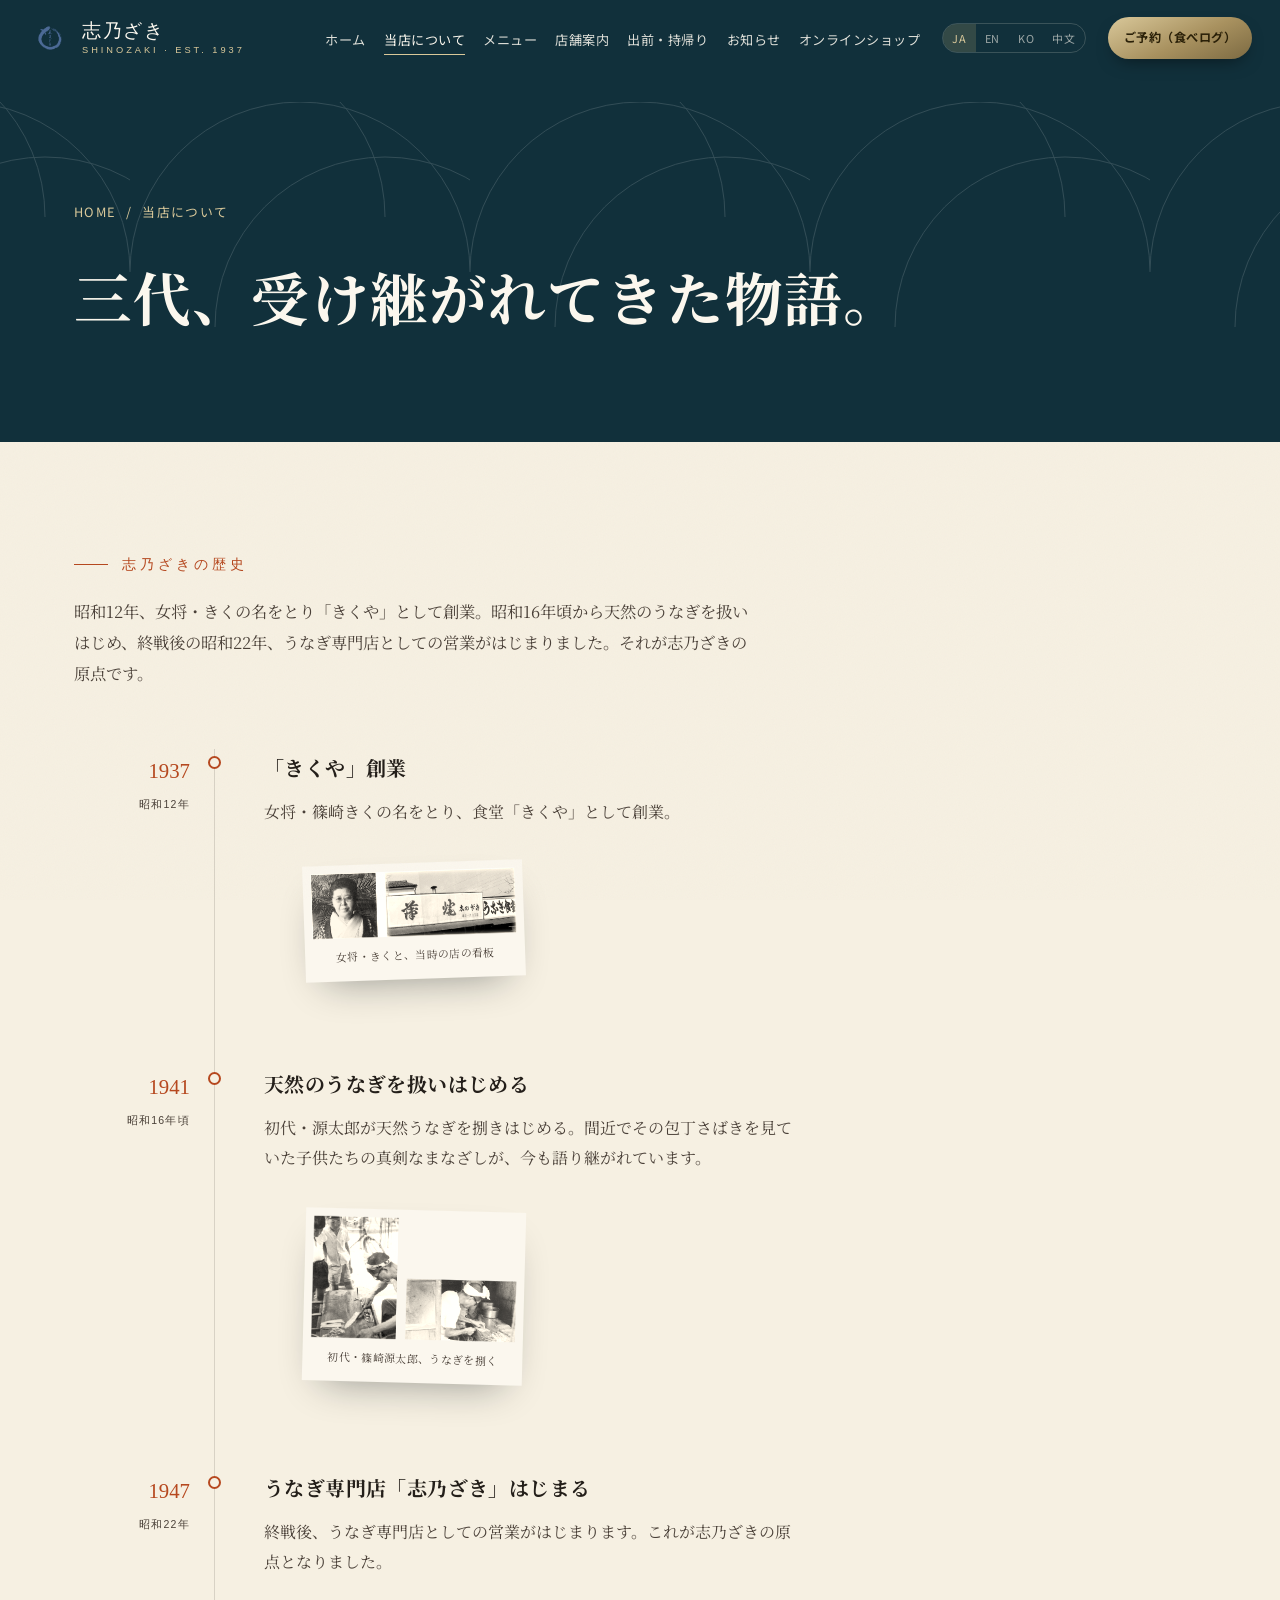
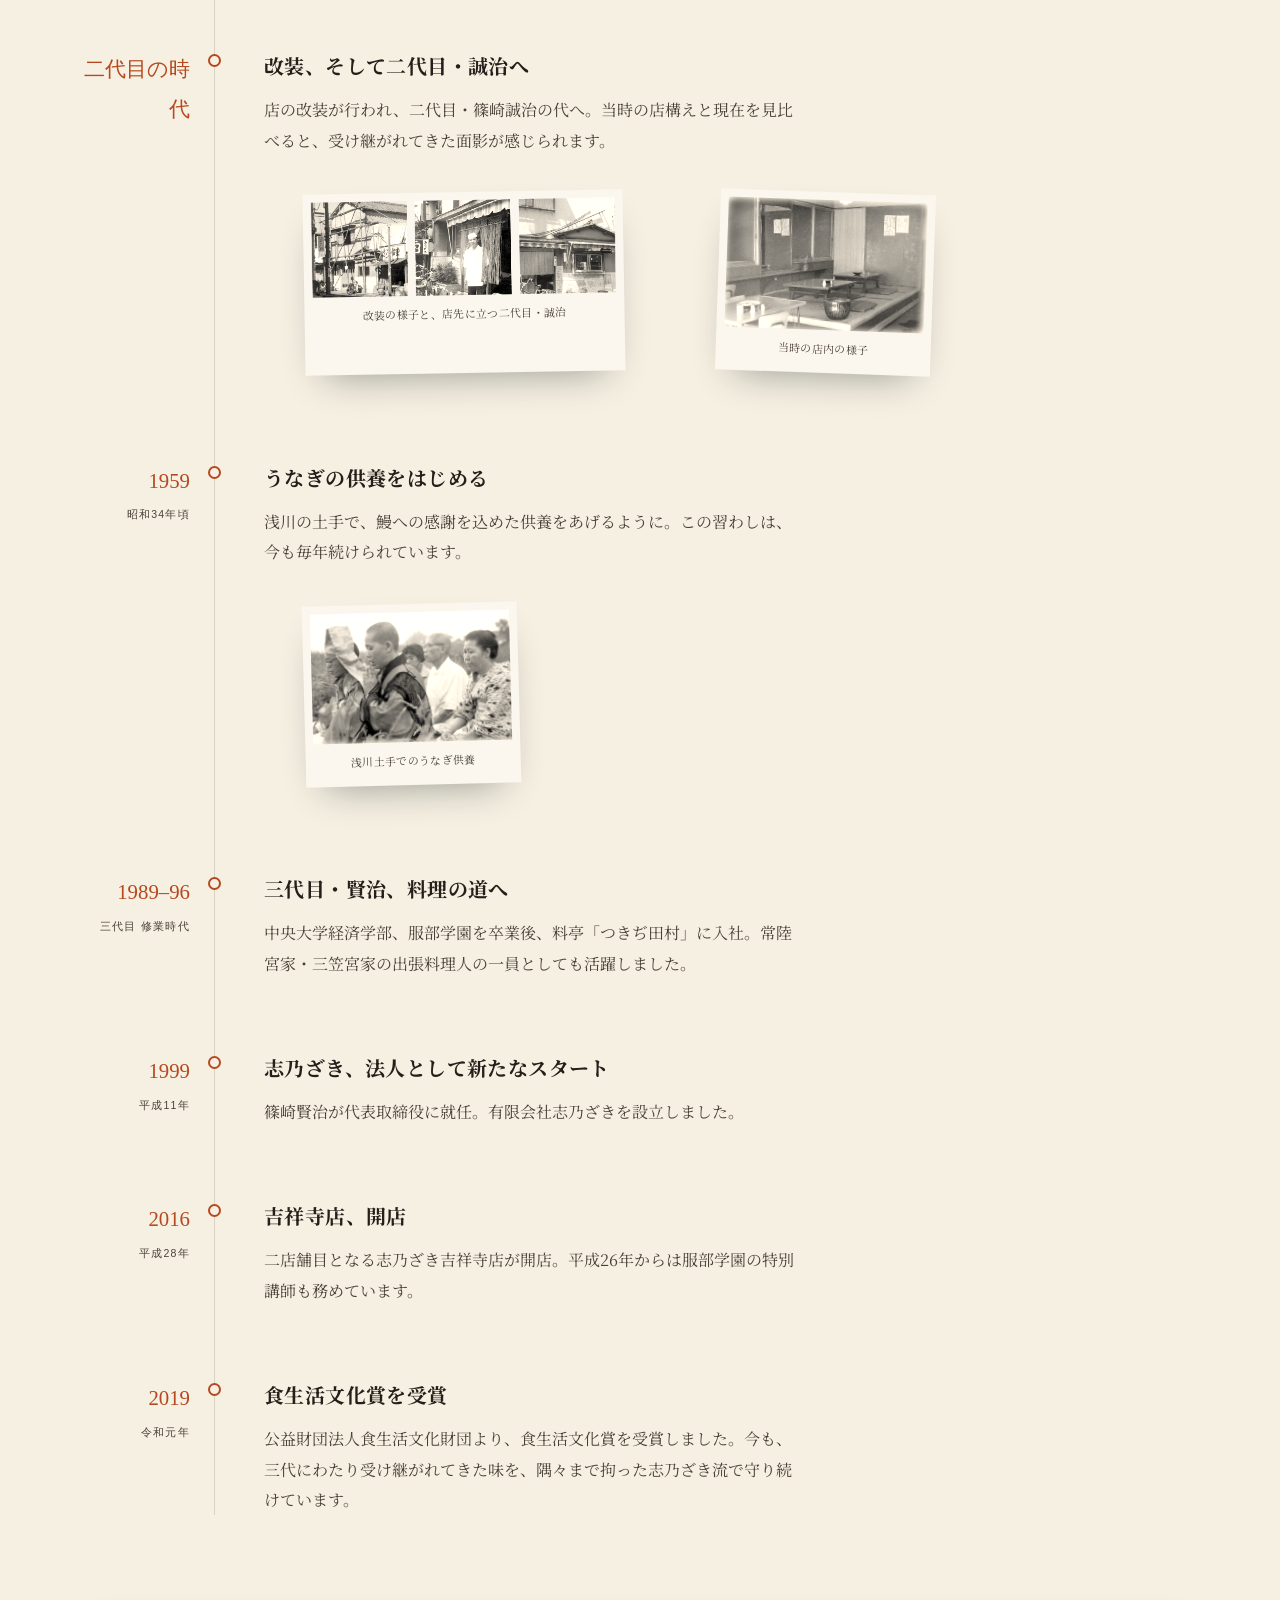
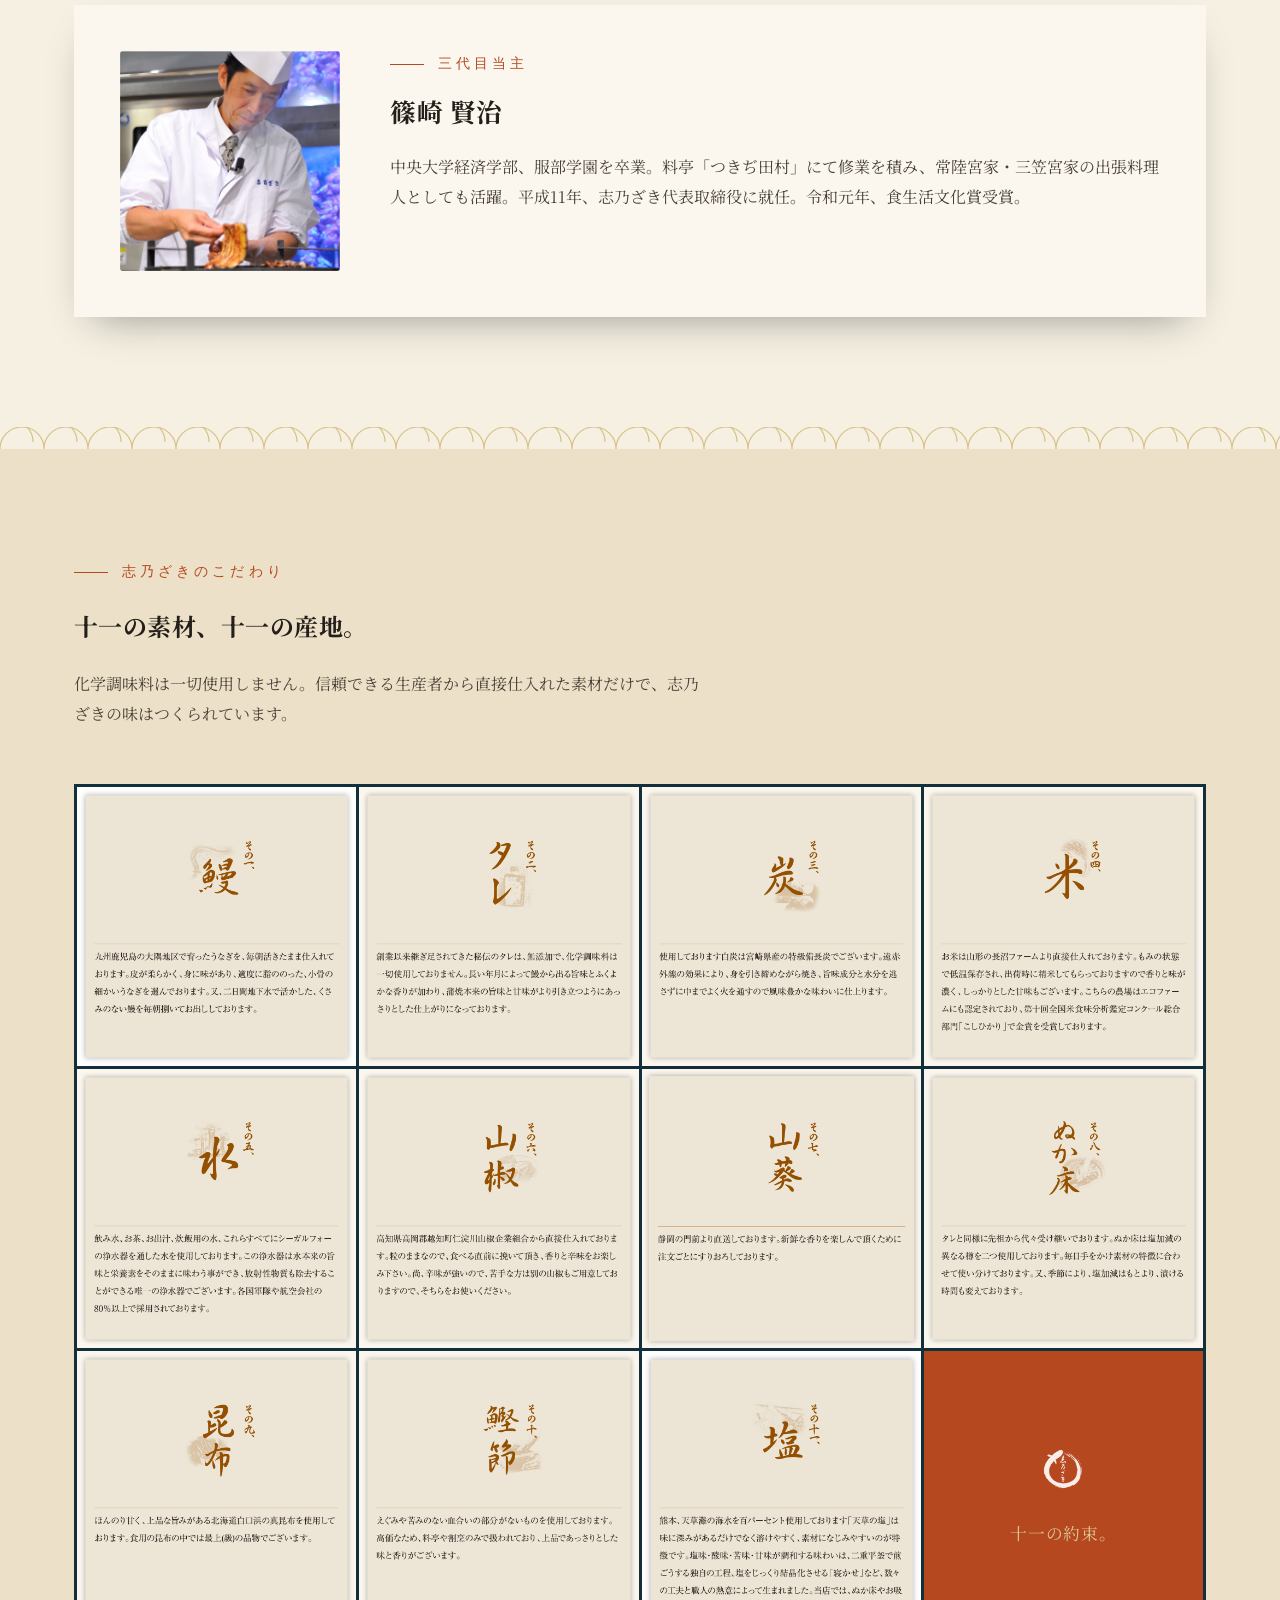
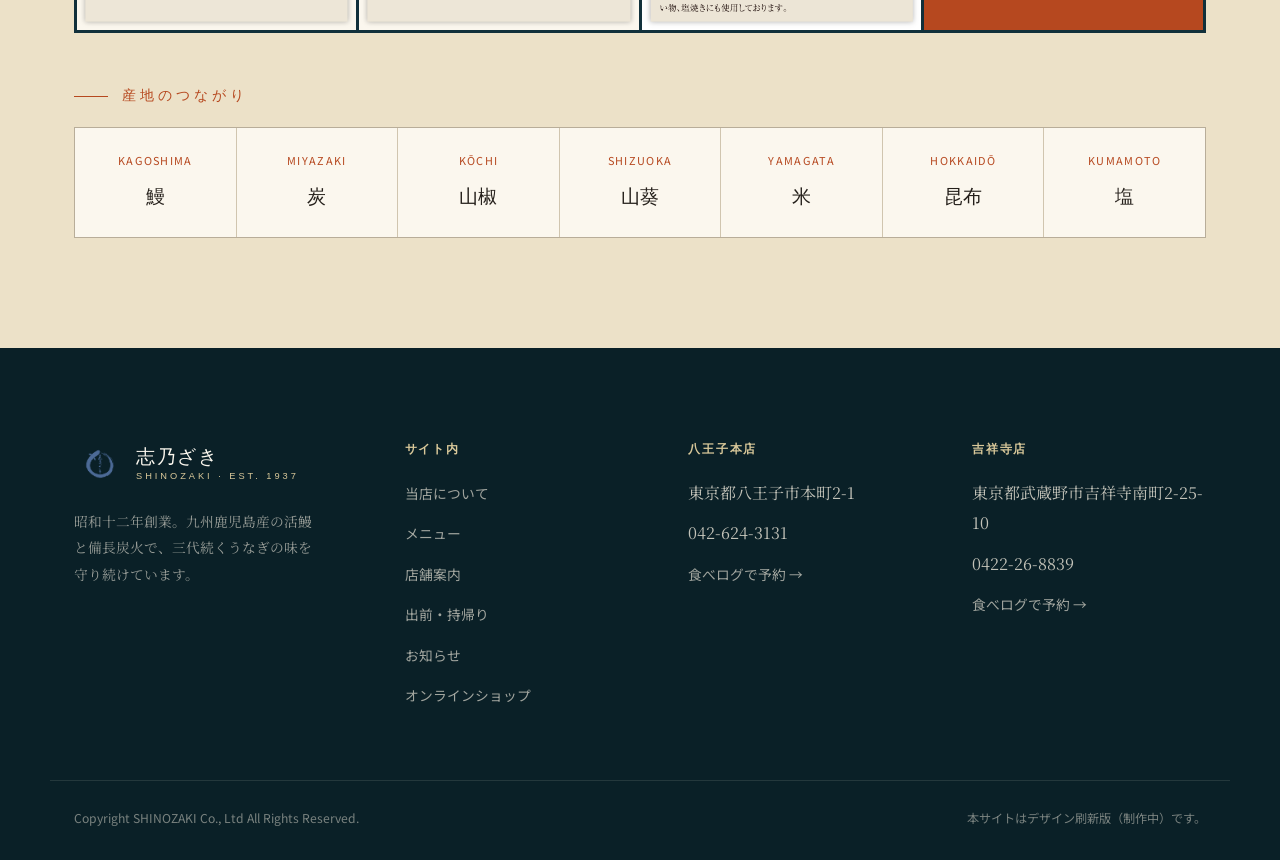
==== about.html @ d0641171 "Initial commit: Shinozaki restaurant website" ====
<!doctype html>
<html lang="ja" data-lang="ja">
<head>
<meta charset="utf-8">
<meta name="viewport" content="width=device-width, initial-scale=1">
<title>当店について｜うなぎ志乃ざき | Our Story — Unagi Shinozaki</title>
<meta name="description" content="昭和12年「きくや」として創業。三代にわたり受け継がれてきた志乃ざきの歴史と、十一のこだわり。">
<link rel="icon" href="data:image/svg+xml,%3Csvg xmlns='http://www.w3.org/2000/svg' viewBox='0 0 100 100'%3E%3Crect width='100' height='100' rx='20' fill='%2311303b'/%3E%3Cpath d='M20 50c0-16.5 13.5-30 30-30 11.7 0 21.7 6.7 26.6 16.5M80 50c0 16.5-13.5 30-30 30-11.7 0-21.7-6.7-26.6-16.5' stroke='%23e7cf86' stroke-width='4' fill='none' stroke-linecap='round'/%3E%3C/svg%3E">
<link rel="preconnect" href="https://fonts.googleapis.com">
<link rel="preconnect" href="https://fonts.gstatic.com" crossorigin>
<link href="https://fonts.googleapis.com/css2?family=Shippori+Mincho:wght@500;700&family=Zen+Kaku+Gothic+New:wght@400;500;700&family=Noto+Serif+JP:wght@400;500;600;700&family=Noto+Serif+KR:wght@400;500;700&family=Noto+Serif+SC:wght@400;500;700&family=Noto+Sans+KR:wght@400;500;700&family=Noto+Sans+SC:wght@400;500;700&display=swap" rel="stylesheet">
<link rel="stylesheet" href="assets/css/style.css">
</head>
<body>
<div class="texture"></div>

<!-- ============================= HEADER ============================= -->
<header class="site-header scrolled">
  <a href="index.html" class="brand">
    <img class="mark logo-img" src="assets/img/logo/shinozaki-logo.png" alt="志乃ざき">
    <span class="brand-type"><span class="jp">志乃ざき</span><span class="en">SHINOZAKI&nbsp;·&nbsp;EST.&nbsp;1937</span></span>
  </a>
  <nav class="nav-main">
    <ul class="nav-links">
      <li><a href="index.html" data-ja="ホーム" data-en="Home" data-ko="홈" data-zh="首页">ホーム</a></li>
      <li><a href="about.html" aria-current="page" data-ja="当店について" data-en="Our Story" data-ko="가게 소개" data-zh="关于本店">当店について</a></li>
      <li><a href="menu.html" data-ja="メニュー" data-en="Menu" data-ko="메뉴" data-zh="菜单">メニュー</a></li>
      <li><a href="locations.html" data-ja="店舗案内" data-en="Locations" data-ko="매장 안내" data-zh="门店信息">店舗案内</a></li>
      <li><a href="delivery.html" data-ja="出前・持帰り" data-en="Delivery" data-ko="배달・포장" data-zh="外送・外带">出前・持帰り</a></li>
      <li><a href="news.html" data-ja="お知らせ" data-en="News" data-ko="공지사항" data-zh="最新消息">お知らせ</a></li>
      <li><a href="https://shinozaki.thebase.in/" target="_blank" rel="noopener" data-ja="オンラインショップ" data-en="Shop" data-ko="온라인 스토어" data-zh="网上商店">オンラインショップ</a></li>
    </ul>
    <div class="lang-toggle">
      <button data-lang-btn="ja">JA</button>
      <button data-lang-btn="en">EN</button>
      <button data-lang-btn="ko">KO</button>
      <button data-lang-btn="zh">中文</button>
    </div>
    <div class="nav-cta">
      <a class="btn-reserve" href="locations.html#reserve" data-ja="ご予約（食べログ）" data-en="Reserve · Tabelog" data-ko="예약 (타베로그)" data-zh="预约（Tabelog）">ご予約（食べログ）</a>
    </div>
  </nav>
  <button class="nav-toggle" aria-label="menu"><span></span><span></span><span></span></button>
</header>

<div class="nav-drawer">
  <button class="close" aria-label="close">×</button>
  <a href="index.html" data-ja="ホーム" data-en="Home" data-ko="홈" data-zh="首页">ホーム</a>
  <a href="about.html" data-ja="当店について" data-en="Our Story" data-ko="가게 소개" data-zh="关于本店">当店について</a>
  <a href="menu.html" data-ja="メニュー" data-en="Menu" data-ko="메뉴" data-zh="菜单">メニュー</a>
  <a href="locations.html" data-ja="店舗案内" data-en="Locations" data-ko="매장 안내" data-zh="门店信息">店舗案内</a>
  <a href="delivery.html" data-ja="出前・持帰り" data-en="Delivery" data-ko="배달・포장" data-zh="外送・外带">出前・持帰り</a>
  <a href="news.html" data-ja="お知らせ" data-en="News" data-ko="공지사항" data-zh="最新消息">お知らせ</a>
  <a href="https://shinozaki.thebase.in/" target="_blank" rel="noopener" data-ja="オンラインショップ" data-en="Online Shop" data-ko="온라인 스토어" data-zh="网上商店">オンラインショップ</a>
  <div class="lang-toggle"><button data-lang-btn="ja">日本語</button><button data-lang-btn="en">ENGLISH</button><button data-lang-btn="ko">한국어</button><button data-lang-btn="zh">中文</button></div>
</div>

<!-- ============================= PAGE HEADER ============================= -->
<header class="page-header">
  <div class="container">
    <p class="breadcrumb"><a href="index.html">HOME</a> / <span data-ja="当店について" data-en="Our Story" data-ko="가게 소개" data-zh="关于本店">当店について</span></p>
    <h1 data-ja="三代、受け継がれてきた物語。" data-en="Three generations, one story." data-ko="삼대, 이어져 온 이야기." data-zh="三代传承的故事。">三代、受け継がれてきた物語。</h1>
  </div>
</header>

<!-- ============================= HISTORY TIMELINE ============================= -->
<section class="section">
  <div class="container">
    <div class="reveal" style="max-width:680px">
      <p class="eyebrow" data-ja="志乃ざきの歴史" data-en="OUR HISTORY" data-ko="시노자키의 역사" data-zh="志乃崎的历史">志乃ざきの歴史</p>
      <p style="color:var(--ink-soft);font-size:1.02rem" data-ja="昭和12年、女将・きくの名をとり「きくや」として創業。昭和16年頃から天然のうなぎを扱いはじめ、終戦後の昭和22年、うなぎ専門店としての営業がはじまりました。それが志乃ざきの原点です。"
        data-en="In 1937 our restaurant opened as “Kikuya,” named for proprietress Kiku Shinozaki. Around 1941 we began serving wild eel, and in 1947, after the war, we became a dedicated unagi restaurant — the origin of Shinozaki."
        data-ko="1937년, 여주인 키쿠의 이름을 따 「키쿠야」로 창업했습니다. 1941년 무렵부터 천연 장어를 취급하기 시작해, 종전 후인 1947년 장어 전문점으로서의 영업이 시작되었습니다. 그것이 시노자키의 원점입니다."
        data-zh="1937年，以女主人菊之名创立「菊屋」。约自1941年起开始经营天然鳗鱼，战后的1947年，正式以鳗鱼专门店的身份营业——这正是志乃崎的原点。">
        昭和12年、女将・きくの名をとり「きくや」として創業。昭和16年頃から天然のうなぎを扱いはじめ、終戦後の昭和22年、うなぎ専門店としての営業がはじまりました。それが志乃ざきの原点です。
      </p>
    </div>

    <div class="timeline">

      <div class="timeline-row reveal">
        <div class="timeline-year">1937<span data-ja="昭和12年" data-en="Shōwa 12" data-ko="쇼와 12년" data-zh="昭和12年">昭和12年</span></div>
        <div class="timeline-dot"></div>
        <div class="timeline-body">
          <h3 data-ja="「きくや」創業" data-en="“Kikuya” is founded" data-ko="「키쿠야」 창업" data-zh="「菊屋」创业">「きくや」創業</h3>
          <p data-ja="女将・篠崎きくの名をとり、食堂「きくや」として創業。" data-en="Opened as the diner “Kikuya,” named after proprietress Kiku Shinozaki." data-ko="여주인 시노자키 키쿠의 이름을 따 식당 「키쿠야」로 창업." data-zh="以女主人篠崎菊之名，创立食堂「菊屋」。">女将・篠崎きくの名をとり、食堂「きくや」として創業。</p>
          <div class="timeline-photos">
            <figure class="archival" style="--rot:-2deg">
              <img src="assets/img/history/photo1.jpg" alt="創業者 篠崎きくと、当時の店の看板" loading="lazy">
              <figcaption data-ja="女将・きくと、当時の店の看板" data-en="Proprietress Kiku, and the shop's original sign" data-ko="여주인 키쿠와 당시 가게 간판" data-zh="女主人菊，与当年的店铺招牌">女将・きくと、当時の店の看板</figcaption>
            </figure>
          </div>
        </div>
      </div>

      <div class="timeline-row reveal">
        <div class="timeline-year">1941<span data-ja="昭和16年頃" data-en="c. Shōwa 16" data-ko="쇼와 16년경" data-zh="昭和16年前后">昭和16年頃</span></div>
        <div class="timeline-dot"></div>
        <div class="timeline-body">
          <h3 data-ja="天然のうなぎを扱いはじめる" data-en="Wild eel joins the menu" data-ko="천연 장어를 취급하기 시작하다" data-zh="开始经营天然鳗鱼">天然のうなぎを扱いはじめる</h3>
          <p data-ja="初代・源太郎が天然うなぎを捌きはじめる。間近でその包丁さばきを見ていた子供たちの真剣なまなざしが、今も語り継がれています。" data-en="Founder Gentarō began filleting wild eel by hand — the neighborhood children, the story goes, watched his knife work with rapt attention." data-ko="초대 겐타로가 천연 장어를 손질하기 시작하다. 가까이서 그 칼솜씨를 지켜보던 아이들의 진지한 눈빛이 지금도 전해지고 있습니다." data-zh="初代源太郎开始处理天然鳗鱼。孩子们近距离注视其刀工时那专注的眼神，至今仍为人津津乐道。">初代・源太郎が天然うなぎを捌きはじめる。間近でその包丁さばきを見ていた子供たちの真剣なまなざしが、今も語り継がれています。</p>
          <div class="timeline-photos">
            <figure class="archival" style="--rot:1.5deg">
              <img src="assets/img/history/photo2.png" alt="初代 篠崎源太郎がうなぎを捌く様子" loading="lazy">
              <figcaption data-ja="初代・篠崎源太郎、うなぎを捌く" data-en="Founder Gentarō Shinozaki, filleting eel" data-ko="초대 시노자키 겐타로, 장어를 손질하다" data-zh="初代篠崎源太郎，处理鳗鱼">初代・篠崎源太郎、うなぎを捌く</figcaption>
            </figure>
          </div>
        </div>
      </div>

      <div class="timeline-row reveal">
        <div class="timeline-year">1947<span data-ja="昭和22年" data-en="Shōwa 22" data-ko="쇼와 22년" data-zh="昭和22年">昭和22年</span></div>
        <div class="timeline-dot"></div>
        <div class="timeline-body">
          <h3 data-ja="うなぎ専門店「志乃ざき」はじまる" data-en="Shinozaki becomes a dedicated unagi restaurant" data-ko="장어 전문점 「시노자키」 시작되다" data-zh="鳗鱼专门店「志乃崎」由此开始">うなぎ専門店「志乃ざき」はじまる</h3>
          <p data-ja="終戦後、うなぎ専門店としての営業がはじまります。これが志乃ざきの原点となりました。" data-en="After the war, the restaurant began operating as an eel specialty shop under the Shinozaki name — the true beginning of what we are today." data-ko="종전 후, 장어 전문점으로서의 영업이 시작됩니다. 이것이 시노자키의 원점이 되었습니다." data-zh="战后，开始以鳗鱼专门店的身份营业，这成为志乃崎的原点。">終戦後、うなぎ専門店としての営業がはじまります。これが志乃ざきの原点となりました。</p>
        </div>
      </div>

      <div class="timeline-row reveal">
        <div class="timeline-year" data-ja="二代目の時代" data-en="2nd Generation" data-ko="2대째의 시대" data-zh="二代目的时代">二代目の時代</div>
        <div class="timeline-dot"></div>
        <div class="timeline-body">
          <h3 data-ja="改装、そして二代目・誠治へ" data-en="Renovation, and the second generation" data-ko="개装, 그리고 2대 세이지로" data-zh="翻修，以及传承至二代目诚治">改装、そして二代目・誠治へ</h3>
          <p data-ja="店の改装が行われ、二代目・篠崎誠治の代へ。当時の店構えと現在を見比べると、受け継がれてきた面影が感じられます。" data-en="The shop was renovated and passed to second-generation owner Seiji Shinozaki. Comparing these photos with the restaurant today, you can still trace the thread between then and now." data-ko="가게 개장이 이루어지고 2대 시노자키 세이지의 시대로. 당시 가게의 모습과 현재를 비교해 보면, 이어져 온 흔적을 느낄 수 있습니다." data-zh="店铺经过翻修，交棒至二代目篠崎诚治。比较当年的店面与如今，仍能感受到一脉相承的痕迹。">店の改装が行われ、二代目・篠崎誠治の代へ。当時の店構えと現在を見比べると、受け継がれてきた面影が感じられます。</p>
          <div class="timeline-photos">
            <figure class="archival" style="--rot:-1deg;max-width:320px">
              <img src="assets/img/history/photo3.png" alt="改装の様子と、二代目 篠崎誠治" loading="lazy">
              <figcaption data-ja="改装の様子と、店先に立つ二代目・誠治" data-en="The renovation, and Seiji standing outside the shop" data-ko="개장 당시의 모습과, 가게 앞에 선 2대 세이지" data-zh="翻修时的情景，以及站在店门前的二代目诚治">改装の様子と、店先に立つ二代目・誠治</figcaption>
            </figure>
            <figure class="archival" style="--rot:2deg">
              <img src="assets/img/history/photo4.jpg" alt="当時の店内" loading="lazy">
              <figcaption data-ja="当時の店内の様子" data-en="The dining room at the time" data-ko="당시 가게 내부의 모습" data-zh="当年的店内景象">当時の店内の様子</figcaption>
            </figure>
          </div>
        </div>
      </div>

      <div class="timeline-row reveal">
        <div class="timeline-year">1959<span data-ja="昭和34年頃" data-en="c. Shōwa 34" data-ko="쇼와 34년경" data-zh="昭和34年前后">昭和34年頃</span></div>
        <div class="timeline-dot"></div>
        <div class="timeline-body">
          <h3 data-ja="うなぎの供養をはじめる" data-en="A memorial ceremony for the eel" data-ko="장어 공양을 시작하다" data-zh="开始举行鳗鱼供养仪式">うなぎの供養をはじめる</h3>
          <p data-ja="浅川の土手で、鰻への感謝を込めた供養をあげるように。この習わしは、今も毎年続けられています。" data-en="On the banks of the Asakawa River, Shinozaki began holding an annual Buddhist ceremony of thanks for the eel the restaurant is built on — a tradition still kept every year." data-ko="아사카와 강둑에서, 장어에 대한 감사를 담아 공양을 올리게 되었습니다. 이 관습은 지금도 매년 이어지고 있습니다." data-zh="开始在浅川河堤举行怀着感恩之心的鳗鱼供养仪式，这一传统至今每年仍在延续。">浅川の土手で、鰻への感謝を込めた供養をあげるように。この習わしは、今も毎年続けられています。</p>
          <div class="timeline-photos">
            <figure class="archival" style="--rot:-1.5deg">
              <img src="assets/img/history/photo5.jpg" alt="浅川土手でのうなぎ供養の様子" loading="lazy">
              <figcaption data-ja="浅川土手でのうなぎ供養" data-en="The eel memorial ceremony at the Asakawa riverbank" data-ko="아사카와 강둑에서의 장어 공양" data-zh="浅川河堤上的鳗鱼供养仪式">浅川土手でのうなぎ供養</figcaption>
            </figure>
          </div>
        </div>
      </div>

      <div class="timeline-row reveal">
        <div class="timeline-year">1989–96<span data-ja="三代目 修業時代" data-en="3rd Gen. training" data-ko="3대째 수행 시대" data-zh="三代目的修业时代">三代目 修業時代</span></div>
        <div class="timeline-dot"></div>
        <div class="timeline-body">
          <h3 data-ja="三代目・賢治、料理の道へ" data-en="Kenji begins his culinary path" data-ko="3대 켄지, 요리의 길로" data-zh="三代目贤治，踏上料理之路">三代目・賢治、料理の道へ</h3>
          <p data-ja="中央大学経済学部、服部学園を卒業後、料亭「つきぢ田村」に入社。常陸宮家・三笠宮家の出張料理人の一員としても活躍しました。" data-en="After graduating from Chuo University's School of Economics and Hattori Nutrition College, Kenji trained at the traditional ryōtei Tsukiji Tamura — cooking, among other engagements, as part of the catering team for members of the Imperial family's Hitachi-no-miya and Mikasa-no-miya households." data-ko="추오대학 경제학부, 핫토리 영양전문학교를 졸업 후, 요정 「츠키지 타무라」에 입사. 히타치노미야가・미카사노미야가의 출장 요리사로도 활약했습니다." data-zh="毕业于中央大学经济学部与服部营养专门学校后，进入传统料亭「筑地田村」工作，亦曾作为宫廷出差厨师团队的一员，为常陆宫家与三笠宮家服务。">中央大学経済学部、服部学園を卒業後、料亭「つきぢ田村」に入社。常陸宮家・三笠宮家の出張料理人の一員としても活躍しました。</p>
        </div>
      </div>

      <div class="timeline-row reveal">
        <div class="timeline-year">1999<span data-ja="平成11年" data-en="Heisei 11" data-ko="헤이세이 11년" data-zh="平成11年">平成11年</span></div>
        <div class="timeline-dot"></div>
        <div class="timeline-body">
          <h3 data-ja="志乃ざき、法人として新たなスタート" data-en="Shinozaki Co., Ltd. is established" data-ko="시노자키, 법인으로서 새로운 출발" data-zh="志乃崎，以法人身份展开新的一页">志乃ざき、法人として新たなスタート</h3>
          <p data-ja="篠崎賢治が代表取締役に就任。有限会社志乃ざきを設立しました。" data-en="Kenji Shinozaki became Representative Director, establishing Shinozaki Co., Ltd." data-ko="시노자키 켄지가 대표이사로 취임. 유한회사 시노자키를 설립했습니다." data-zh="篠崎贤治就任代表董事，成立有限公司志乃崎。">篠崎賢治が代表取締役に就任。有限会社志乃ざきを設立しました。</p>
        </div>
      </div>

      <div class="timeline-row reveal">
        <div class="timeline-year">2016<span data-ja="平成28年" data-en="Heisei 28" data-ko="헤이세이 28년" data-zh="平成28年">平成28年</span></div>
        <div class="timeline-dot"></div>
        <div class="timeline-body">
          <h3 data-ja="吉祥寺店、開店" data-en="The Kichijōji store opens" data-ko="기치조지점, 개점" data-zh="吉祥寺店，开幕">吉祥寺店、開店</h3>
          <p data-ja="二店舗目となる志乃ざき吉祥寺店が開店。平成26年からは服部学園の特別講師も務めています。" data-en="Shinozaki's second location opened in Kichijōji. Since 2014, Kenji has also served as a guest lecturer at Hattori Nutrition College." data-ko="두 번째 매장인 시노자키 기치조지점이 개점. 헤이세이 26년부터는 핫토리 영양전문학교의 특별 강사도 맡고 있습니다." data-zh="第二家分店志乃崎吉祥寺店开幕。自平成26年起，亦担任服部营养专门学校的特别讲师。">二店舗目となる志乃ざき吉祥寺店が開店。平成26年からは服部学園の特別講師も務めています。</p>
        </div>
      </div>

      <div class="timeline-row reveal">
        <div class="timeline-year">2019<span data-ja="令和元年" data-en="Reiwa 1" data-ko="레이와 원년" data-zh="令和元年">令和元年</span></div>
        <div class="timeline-dot"></div>
        <div class="timeline-body">
          <h3 data-ja="食生活文化賞を受賞" data-en="Awarded the Food Culture Prize" data-ko="식생활문화상을 수상" data-zh="荣获饮食文化奖">食生活文化賞を受賞</h3>
          <p data-ja="公益財団法人食生活文化財団より、食生活文化賞を受賞しました。今も、三代にわたり受け継がれてきた味を、隅々まで拘った志乃ざき流で守り続けています。" data-en="Shinozaki received the Food Culture Prize from the Research Foundation for Food and Culture. Today, the restaurant continues to guard a flavor carried across three generations, tended in every detail." data-ko="공익재단법인 식생활문화재단으로부터 식생활문화상을 수상했습니다. 지금도 3대에 걸쳐 이어져 온 맛을, 구석구석까지 정성을 다한 시노자키만의 방식으로 지켜가고 있습니다." data-zh="荣获公益财团法人饮食生活文化财团颁发的饮食文化奖。如今，志乃崎仍以一丝不苟的态度，守护着三代传承下来的味道。">公益財団法人食生活文化財団より、食生活文化賞を受賞しました。今も、三代にわたり受け継がれてきた味を、隅々まで拘った志乃ざき流で守り続けています。</p>
        </div>
      </div>

    </div>

    <!-- owner profile -->
    <div class="reveal profile-grid" style="margin-top:90px;background:var(--paper);padding:46px;box-shadow:var(--shadow)">
      <img src="assets/img/history/photo0.jpg" alt="三代目当主 篠崎賢治" style="border-radius:3px;width:100%" loading="lazy">
      <div>
        <p class="eyebrow" style="margin-bottom:10px" data-ja="三代目当主" data-en="THIRD-GENERATION OWNER" data-ko="3대째 당주" data-zh="三代目当家">三代目当主</p>
        <h3 style="font-size:1.6rem" data-ja="篠崎 賢治" data-en="Kenji Shinozaki" data-ko="시노자키 켄지" data-zh="篠崎 贤治">篠崎 賢治</h3>
        <p style="color:var(--ink-soft);margin-top:16px" data-ja="中央大学経済学部、服部学園を卒業。料亭「つきぢ田村」にて修業を積み、常陸宮家・三笠宮家の出張料理人としても活躍。平成11年、志乃ざき代表取締役に就任。令和元年、食生活文化賞受賞。"
             data-en="A graduate of Chuo University's School of Economics and Hattori Nutrition College, Kenji trained at the ryōtei Tsukiji Tamura, cooking as part of the catering team for the Imperial family's Hitachi-no-miya and Mikasa-no-miya households. He became Representative Director of Shinozaki in 1999, and received the Food Culture Prize in 2019."
             data-ko="추오대학 경제학부, 핫토리 영양전문학교를 졸업. 요정 「츠키지 타무라」에서 수행을 쌓았으며, 히타치노미야가・미카사노미야가의 출장 요리사로도 활약. 1999년 시노자키 대표이사로 취임. 2019년 식생활문화상 수상."
             data-zh="毕业于中央大学经济学部与服部营养专门学校。曾于传统料亭「筑地田村」修业，并作为宫廷出差厨师团队一员服务常陆宮家与三笠宮家。1999年就任志乃崎代表董事，2019年荣获饮食文化奖。">
            中央大学経済学部、服部学園を卒業。料亭「つきぢ田村」にて修業を積み、常陸宮家・三笠宮家の出張料理人としても活躍。平成11年、志乃ざき代表取締役に就任。令和元年、食生活文化賞受賞。
        </p>
      </div>
    </div>
  </div>
</section>

<div class="wave-divider"></div>

<!-- ============================= KODAWARI — all eleven ============================= -->
<section class="section on-cream-deep" id="kodawari">
  <div class="container">
    <div class="reveal" style="max-width:640px;margin-bottom:54px">
      <p class="eyebrow" data-ja="志乃ざきのこだわり" data-en="OUR COMMITMENT" data-ko="시노자키의 고집" data-zh="志乃崎的匠心坚持">志乃ざきのこだわり</p>
      <h2 data-ja="十一の素材、十一の産地。" data-en="Eleven ingredients. Eleven places in Japan." data-ko="열한 가지 재료, 열한 곳의 산지." data-zh="十一种食材，十一个产地。">十一の素材、十一の産地。</h2>
      <p style="color:var(--ink-soft);margin-top:20px" data-ja="化学調味料は一切使用しません。信頼できる生産者から直接仕入れた素材だけで、志乃ざきの味はつくられています。"
         data-en="No chemical seasoning, anywhere. Shinozaki's flavor is built entirely from ingredients sourced directly from producers we trust."
         data-ko="화학조미료는 일절 사용하지 않습니다. 신뢰할 수 있는 생산자에게서 직접 들여온 재료만으로 시노자키의 맛을 만들어내고 있습니다."
         data-zh="绝不使用任何化学调味料。志乃崎的味道，完全由直接采购自信赖生产者的食材打造而成。">
        化学調味料は一切使用しません。信頼できる生産者から直接仕入れた素材だけで、志乃ざきの味はつくられています。
      </p>
    </div>

    <div class="bento reveal">
      <div class="bento-cell">
        <img class="cell-img" src="assets/img/about/ab1.png" alt="その一、鰻" loading="lazy">
        <div class="cell-text">
          <span class="num" data-en="No. 01" data-ko="그 첫 번째" data-zh="之一">その一</span>
          <span class="tag" data-en="ŌSUMI, KAGOSHIMA" data-ko="가고시마현 오스미" data-zh="鹿儿岛县 大隅">鹿児島県 大隅</span>
          <h3 data-en="Eel" data-ko="장어" data-zh="鳗鱼">鰻</h3>
          <p data-en="Live eel raised in Ōsumi, Kagoshima, delivered alive every morning, rested two days in groundwater and hand-filleted daily." data-ko="규슈 가고시마 오스미 지역에서 자란 활장어를 매일 아침 살아있는 상태로 들여와, 이틀간 지하수에 두어 해감한 뒤 매일 아침 손질합니다." data-zh="采购自九州鹿儿岛大隅地区的活鳗鱼，每天早晨鲜活进货，在地下水中静养两天后，每日清晨现场处理。"></p>
        </div>
      </div>

      <div class="bento-cell">
        <img class="cell-img" src="assets/img/about/ab2.png" alt="その二、タレ" loading="lazy">
        <div class="cell-text">
          <span class="num" data-en="No. 02" data-ko="그 두 번째" data-zh="之二">その二</span>
          <span class="tag" data-en="SINCE 1937" data-ko="창업 이래 계속" data-zh="自创业以来延续">継ぎ足し 創業以来</span>
          <h3 data-en="Tare Sauce" data-ko="소스(타레)" data-zh="酱汁（タレ）">タレ</h3>
          <p data-en="Topped up since the restaurant opened — no additives, no chemical seasoning. Decades of the eel's own umami give it a clean, refined finish." data-ko="창업 이래 계속 이어온 비전의 타레로, 첨가물과 화학조미료를 일절 사용하지 않습니다. 오랜 세월 장어의 감칠맛이 더해져 담백하고 깊은 맛을 냅니다." data-zh="自创业以来持续续添的秘传酱汁，无添加、绝不使用化学调味料。历经岁月融入鳗鱼本身的鲜味，风味清爽而深邃。"></p>
        </div>
      </div>

      <div class="bento-cell">
        <img class="cell-img" src="assets/img/about/ab3.png" alt="その三、炭" loading="lazy">
        <div class="cell-text">
          <span class="num" data-en="No. 03" data-ko="그 세 번째" data-zh="之三">その三</span>
          <span class="tag" data-en="MIYAZAKI" data-ko="미야자키현" data-zh="宫崎县">宮崎県</span>
          <h3 data-en="Charcoal" data-ko="숯" data-zh="炭">炭</h3>
          <p data-en="Premium binchōtan from Miyazaki. Far-infrared heat sears the fish while sealing in moisture and umami." data-ko="미야자키현산 특급 비장탄을 사용합니다. 원적외선 효과로 몸을 단단히 조이며 감칠맛과 수분을 가두어 굽습니다." data-zh="使用宫崎县产特级备长炭。借助远红外线效果收紧鱼身，同时锁住鲜味与水分。"></p>
        </div>
      </div>

      <div class="bento-cell">
        <img class="cell-img" src="assets/img/about/ab4.png" alt="その四、米" loading="lazy">
        <div class="cell-text">
          <span class="num" data-en="No. 04" data-ko="그 네 번째" data-zh="之四">その四</span>
          <span class="tag" data-en="YAMAGATA" data-ko="야마가타현" data-zh="山形县">山形県</span>
          <h3 data-en="Rice" data-ko="쌀" data-zh="大米">米</h3>
          <p data-en="Koshihikari from Naganuma Farm, stored in-hull and milled fresh at shipping — a gold-medal winner at Japan's rice-tasting competition." data-ko="계약 농가 나가누마 팜의 고시히카리. 벼 상태로 저온 보관 후 출하 시 도정하며, 전국 쌀 식미 콩쿠르 금상 수상 품종입니다." data-zh="采购自签约农户长沼农场的越光米，以稻谷状态保存、出货时才精米，曾荣获全国大米食味品鉴大赛金奖。"></p>
        </div>
      </div>

      <div class="bento-cell">
        <img class="cell-img" src="assets/img/about/ab5.png" alt="その五、水" loading="lazy">
        <div class="cell-text">
          <span class="num" data-en="No. 05" data-ko="그 다섯 번째" data-zh="之五">その五</span>
          <span class="tag" data-en="EVERY STEP" data-ko="모든 공정에 사용" data-zh="全程使用">全工程で使用</span>
          <h3 data-en="Water" data-ko="물" data-zh="水">水</h3>
          <p data-en="From drinking water to dashi and rice, everything passes through a high-grade filter that preserves water's natural flavor." data-ko="마시는 물부터 육수, 밥 짓는 물까지 모두 고성능 정수기를 통과한 물을 사용해 본연의 맛을 살립니다." data-zh="从饮用水、高汤到煮饭用水，全部经过高性能净水器过滤，保留水本身的天然风味。"></p>
        </div>
      </div>

      <div class="bento-cell">
        <img class="cell-img" src="assets/img/about/ab6.png" alt="その六、山椒" loading="lazy">
        <div class="cell-text">
          <span class="num" data-en="No. 06" data-ko="그 여섯 번째" data-zh="之六">その六</span>
          <span class="tag" data-en="OCHI, KŌCHI" data-ko="고치현 오치초" data-zh="高知县 越知町">高知県 越知町</span>
          <h3 data-en="Sanshō Pepper" data-ko="산초" data-zh="山椒">山椒</h3>
          <p data-en="Whole sanshō peppercorns from a Kōchi growers' cooperative, ground fresh at the table for maximum aroma." data-ko="고치현 산초 협동조합에서 들여온 알갱이 상태의 산초를, 드시기 직전 즉석에서 갈아냅니다." data-zh="采购自高知县山椒企业组合，以颗粒状进货，食用前现磨，香气最新鲜。"></p>
        </div>
      </div>

      <div class="bento-cell">
        <img class="cell-img" src="assets/img/about/ab7.png" alt="その七、山葵" loading="lazy">
        <div class="cell-text">
          <span class="num" data-en="No. 07" data-ko="그 일곱 번째" data-zh="之七">その七</span>
          <span class="tag" data-en="MONZEN, SHIZUOKA" data-ko="시즈오카현 몬젠" data-zh="静冈县 门前">静岡県 門前</span>
          <h3 data-en="Wasabi" data-ko="고추냉이(와사비)" data-zh="山葵（芥末）">山葵</h3>
          <p data-en="Delivered direct from Monzen, Shizuoka, and grated fresh for every single order." data-ko="시즈오카 몬젠에서 직송되며, 주문마다 즉석에서 갈아 신선한 향을 전합니다." data-zh="直接从静冈门前产地直送，每份订单均现点现磨。"></p>
        </div>
      </div>

      <div class="bento-cell">
        <img class="cell-img" src="assets/img/about/ab8.png" alt="その八、ぬか床" loading="lazy">
        <div class="cell-text">
          <span class="num" data-en="No. 08" data-ko="그 여덟 번째" data-zh="之八">その八</span>
          <span class="tag" data-en="GENERATIONS OLD" data-ko="대대로 이어온" data-zh="世代相传">先祖代々</span>
          <h3 data-en="Rice-bran Bed" data-ko="쌀겨 절임床" data-zh="米糠床">ぬか床</h3>
          <p data-en="Like the tare, passed down for generations — two barrels of differing salinity, hand-tended daily and matched to the season." data-ko="타레처럼 대대로 이어받은 누카도코. 염도가 다른 두 통을 계절과 재료에 맞춰 매일 손수 관리합니다." data-zh="与酱汁一样代代相传，使用两种咸度不同的木桶，依季节与食材每日悉心照料。"></p>
        </div>
      </div>

      <div class="bento-cell">
        <img class="cell-img" src="assets/img/about/ab9.png" alt="その九、昆布" loading="lazy">
        <div class="cell-text">
          <span class="num" data-en="No. 09" data-ko="그 아홉 번째" data-zh="之九">その九</span>
          <span class="tag" data-en="SHIRAOHAMA, HOKKAIDŌ" data-ko="홋카이도 시라오하마" data-zh="北海道 白口浜">北海道 白口浜</span>
          <h3 data-en="Kombu" data-ko="다시마" data-zh="昆布">昆布</h3>
          <p data-en="True kombu from Shiraohama, Hokkaidō — subtly sweet, refined umami, among the highest grades available." data-ko="은은한 단맛과 고급스러운 감칠맛의 홋카이도 시라오하마산 마콘부. 최상급 다시마입니다." data-zh="带有淡淡甜味与高雅鲜味的北海道白口浜产真昆布，属食用昆布中的最高等级。"></p>
        </div>
      </div>

      <div class="bento-cell">
        <img class="cell-img" src="assets/img/about/ab10.png" alt="その十、鰹節" loading="lazy">
        <div class="cell-text">
          <span class="num" data-en="No. 10" data-ko="그 열 번째" data-zh="之十">その十</span>
          <span class="tag" data-en="RYŌTEI-GRADE" data-ko="고급 요정급" data-zh="料亭专用级">料亭仕様</span>
          <h3 data-en="Katsuobushi" data-ko="가쓰오부시" data-zh="鲣鱼干（鰹節）">鰹節</h3>
          <p data-en="Only the bonito's cleanest cut, free of bitter dark meat — a grade usually reserved for traditional ryōtei." data-ko="떫은맛 없는 혈합육을 제거한 부위만 사용. 고급 요정에서나 다루는, 담백하고 우아한 가쓰오부시입니다." data-zh="只选用去除腥涩暗红肉的部位，通常只有高级料亭才会使用，香气高雅、口感清爽。"></p>
        </div>
      </div>

      <div class="bento-cell">
        <img class="cell-img" src="assets/img/about/ab11.png" alt="その十一、塩" loading="lazy">
        <div class="cell-text">
          <span class="num" data-en="No. 11" data-ko="그 열한 번째" data-zh="之十一">その十一</span>
          <span class="tag" data-en="AMAKUSA, KUMAMOTO" data-ko="구마모토현 아마쿠사나다" data-zh="熊本县 天草灘">熊本県 天草灘</span>
          <h3 data-en="Salt" data-ko="소금" data-zh="盐">塩</h3>
          <p data-en="“Amakusa Salt” — 100% Kumamoto seawater, slow-crystallized in double flat-bottom kettles. Used in the nukadoko, the soup, and salt-grilled dishes alike." data-ko="구마모토 아마쿠사나다 바닷물 100%의 「아마쿠사 소금」. 이중 평가마에서 천천히 결정화시킨 소금을 누카도코와 국물, 소금구이에 사용합니다." data-zh="百分之百使用熊本天草灘海水，经双层平锅缓慢结晶而成的「天草之盐」。我们也将其用于米糠床、清汤及盐烤料理。"></p>
        </div>
      </div>

      <div class="bento-cell signature">
        <div>
          <img class="mark" src="assets/img/logo/shinozaki-logo.png" alt="志乃ざき">
          <p data-ja="十一の約束。" data-en="Eleven promises." data-ko="열한 가지 약속." data-zh="十一份承诺。">十一の約束。</p>
        </div>
      </div>
    </div>

    <div class="reveal" style="margin-top:50px">
      <p class="eyebrow" data-ja="産地のつながり" data-en="WHERE IT COMES FROM" data-ko="산지의 연결" data-zh="产地的联结">産地のつながり</p>
      <div class="source-strip">
        <div class="source-stop"><div class="region">KAGOSHIMA</div><div class="item" data-en="Eel" data-ko="장어" data-zh="鳗鱼">鰻</div></div>
        <div class="source-stop"><div class="region">MIYAZAKI</div><div class="item" data-en="Charcoal" data-ko="숯" data-zh="炭">炭</div></div>
        <div class="source-stop"><div class="region">KŌCHI</div><div class="item" data-en="Sanshō" data-ko="산초" data-zh="山椒">山椒</div></div>
        <div class="source-stop"><div class="region">SHIZUOKA</div><div class="item" data-en="Wasabi" data-ko="와사비" data-zh="山葵">山葵</div></div>
        <div class="source-stop"><div class="region">YAMAGATA</div><div class="item" data-en="Rice" data-ko="쌀" data-zh="大米">米</div></div>
        <div class="source-stop"><div class="region">HOKKAIDŌ</div><div class="item" data-en="Kombu" data-ko="다시마" data-zh="昆布">昆布</div></div>
        <div class="source-stop"><div class="region">KUMAMOTO</div><div class="item" data-en="Salt" data-ko="소금" data-zh="盐">塩</div></div>
      </div>
    </div>
  </div>
</section>

<!-- ============================= FOOTER ============================= -->
<footer class="site-footer">
  <div class="container footer-grid">
    <div class="footer-brand">
      <a href="index.html" class="brand">
        <img class="mark logo-img" src="assets/img/logo/shinozaki-logo.png" alt="志乃ざき">
        <span class="brand-type"><span class="jp">志乃ざき</span><span class="en">SHINOZAKI · EST. 1937</span></span>
      </a>
      <p data-ja="昭和十二年創業。九州鹿児島産の活鰻と備長炭火で、三代続くうなぎの味を守り続けています。" data-en="Founded 1937. Three generations of charcoal-grilled eel, made with live eel from Kagoshima." data-ko="1937년 창업. 규슈 가고시마산 활장어와 비장탄 숯불로, 3대째 이어온 장어 맛을 지켜오고 있습니다." data-zh="创业于1937年。以九州鹿儿岛产活鳗鱼与备长炭炭火，守护三代传承的鳗鱼风味。">昭和十二年創業。九州鹿児島産の活鰻と備長炭火で、三代続くうなぎの味を守り続けています。</p>
    </div>
    <div class="footer-col">
      <h4 data-ja="サイト内" data-en="EXPLORE" data-ko="사이트 내" data-zh="站内导航">サイト内</h4>
      <ul>
        <li><a href="about.html" data-ja="当店について" data-en="Our Story" data-ko="가게 소개" data-zh="关于本店">当店について</a></li>
        <li><a href="menu.html" data-ja="メニュー" data-en="Menu" data-ko="메뉴" data-zh="菜单">メニュー</a></li>
        <li><a href="locations.html" data-ja="店舗案内" data-en="Locations" data-ko="매장 안내" data-zh="门店信息">店舗案内</a></li>
      <li><a href="delivery.html" data-ja="出前・持帰り" data-en="Delivery" data-ko="배달・포장" data-zh="外送・外带">出前・持帰り</a></li>
        <li><a href="news.html" data-ja="お知らせ" data-en="News" data-ko="공지사항" data-zh="最新消息">お知らせ</a></li>
        <li><a href="https://shinozaki.thebase.in/" target="_blank" rel="noopener" data-ja="オンラインショップ" data-en="Online Shop" data-ko="온라인 스토어" data-zh="网上商店">オンラインショップ</a></li>
      </ul>
    </div>
    <div class="footer-col">
      <h4 data-ja="八王子本店" data-en="HACHIŌJI" data-ko="하치오지 본점" data-zh="八王子总店">八王子本店</h4>
      <ul>
        <li data-ja="東京都八王子市本町2-1" data-en="2-1 Honchō, Hachiōji, Tokyo" data-ko="도쿄도 하치오지시 혼마치 2-1" data-zh="东京都八王子市本町2-1">東京都八王子市本町2-1</li>
        <li>042-624-3131</li>
        <li><a href="https://yoyaku.tabelog.com/yoyaku/net_booking_form/index?rcd=13016384" target="_blank" rel="noopener" data-ja="食べログで予約 →" data-en="Reserve on Tabelog →" data-ko="타베로그에서 예약 →" data-zh="在Tabelog预约 →">食べログで予約 →</a></li>
      </ul>
    </div>
    <div class="footer-col">
      <h4 data-ja="吉祥寺店" data-en="KICHIJŌJI" data-ko="기치조지점" data-zh="吉祥寺店">吉祥寺店</h4>
      <ul>
        <li data-ja="東京都武蔵野市吉祥寺南町2-25-10" data-en="2-25-10 Kichijōji Minamichō, Musashino, Tokyo" data-ko="도쿄도 무사시노시 기치조지미나미초 2-25-10" data-zh="东京都武藏野市吉祥寺南町2-25-10">東京都武蔵野市吉祥寺南町2-25-10</li>
        <li>0422-26-8839</li>
        <li><a href="https://yoyaku.tabelog.com/yoyaku/net_booking_form/index?rcd=13202263" target="_blank" rel="noopener" data-ja="食べログで予約 →" data-en="Reserve on Tabelog →" data-ko="타베로그에서 예약 →" data-zh="在Tabelog预约 →">食べログで予約 →</a></li>
      </ul>
    </div>
  </div>
  <div class="container footer-bottom">
    <span>Copyright SHINOZAKI Co., Ltd All Rights Reserved.</span>
    <span data-ja="本サイトはデザイン刷新版（制作中）です。" data-en="This is a redesigned concept site." data-ko="본 사이트는 디자인 리뉴얼 버전(제작 중)입니다." data-zh="本网站为设计改版版本（制作中）。">本サイトはデザイン刷新版（制作中）です。</span>
  </div>
</footer>

<div class="mobile-reserve-bar">
  <a class="btn btn-gold" href="https://yoyaku.tabelog.com/yoyaku/net_booking_form/index?rcd=13016384" target="_blank" rel="noopener" style="padding:11px 14px;font-size:.74rem"><span data-ja="八王子店 予約" data-en="Reserve Hachiōji" data-ko="하치오지점 예약" data-zh="预约八王子店">八王子店 予約</span></a>
  <a class="btn btn-gold" href="https://yoyaku.tabelog.com/yoyaku/net_booking_form/index?rcd=13202263" target="_blank" rel="noopener" style="padding:11px 14px;font-size:.74rem"><span data-ja="吉祥寺店 予約" data-en="Reserve Kichijōji" data-ko="기치조지점 예약" data-zh="预约吉祥寺店">吉祥寺店 予約</span></a>
</div>

<script src="assets/js/main.js"></script>
</body>
</html>
---- assets/css/style.css ----
/* ==========================================================================
   Shinozaki — unagi restaurant since 1937
   Design system: traditional lacquerware palette, modern structure.
   ========================================================================== */

:root{
  --ink:        #241f1a;
  --ink-soft:   #4a4038;
  --cream:      #f6f0e2;
  --cream-deep: #ece1c8;
  --paper:      #fbf7ee;
  --indigo:     #11303b;
  --indigo-deep:#0a2027;
  --indigo-mid: #184453;
  --shu:        #b6481f;
  --shu-deep:   #8a2f16;
  --shu-bright: #d35b2a;
  --gold:       #a8915f;
  --gold-soft:  #d9c89a;
  --gold-deep:  #7c6a42;
  --line:       rgba(36,31,26,.14);
  --line-on-dark: rgba(246,240,226,.18);
  --shadow: 0 18px 40px -20px rgba(10,20,25,.45);
  --radius: 2px;
  --container: 1180px;
  --ease: cubic-bezier(.22,.7,.2,1);

  /* General descriptions use a mincho/serif stack, matching the original
     Shinozaki site (which sets body copy in Yu Mincho / Hiragino Mincho).
     CJK fallbacks are appended so Korean and Chinese text resolves to a
     matching serif rather than silently falling back to a sans face. */
  --font-serif: "Yu Mincho","YuMincho","Hiragino Mincho Pro","HiraMinProN-W3","Noto Serif JP","Noto Serif KR","Noto Serif SC",serif;
  --font-display: "Shippori Mincho","Yu Mincho","Hiragino Mincho Pro","Noto Serif KR","Noto Serif SC","Noto Serif JP",serif;
  --font-sans: "Zen Kaku Gothic New","Noto Sans JP","Noto Sans KR","Noto Sans SC",sans-serif;
}

*,*::before,*::after{ box-sizing:border-box; }
html{ scroll-behavior:smooth; }
body{
  margin:0;
  background:var(--cream);
  color:var(--ink);
  font-family:var(--font-serif);
  font-size:16px;
  line-height:1.9;
  -webkit-font-smoothing:antialiased;
  overflow-x:hidden;
}
img{ max-width:100%; display:block; }
a{ color:inherit; text-decoration:none; }
ul{ list-style:none; margin:0; padding:0; }
h1,h2,h3,h4{
  font-family:var(--font-display);
  font-weight:700;
  margin:0;
  letter-spacing:.02em;
}
p{ margin:0; }
button{ font-family:inherit; cursor:pointer; }

/* UI chrome (nav, buttons, labels, tabular data) stays in the gothic sans
   for legibility — only running description copy switches to mincho. */
.nav-links, .lang-toggle, .btn, .btn-reserve, .menu-tab, .badge,
.footer-col h4, .footer-col a, .footer-bottom, .brand-type .en,
.store-meta dt, .news-item time, .media-item time, .breadcrumb,
.tag, .num, .region{
  font-family:var(--font-sans);
}

.container{
  width:100%;
  max-width:var(--container);
  margin:0 auto;
  padding:0 24px;
}

/* texture: faint washi grain -------------------------------------------- */
.texture{
  position:fixed; inset:0; pointer-events:none; z-index:1; opacity:.035; mix-blend-mode:multiply;
  background-image:url("data:image/svg+xml;utf8,<svg xmlns='http://www.w3.org/2000/svg' width='120' height='120'><filter id='n'><feTurbulence type='fractalNoise' baseFrequency='0.9' numOctaves='2' stitchTiles='stitch'/></filter><rect width='100%25' height='100%25' filter='url(%23n)'/></svg>");
}

/* seigaiha wave pattern, used as a thin divider -------------------------- */
.wave-divider{
  height:22px;
  background-repeat:repeat-x;
  background-size:44px 22px;
  background-image:url("data:image/svg+xml;utf8,<svg xmlns='http://www.w3.org/2000/svg' width='44' height='22'><g fill='none' stroke='%23bd9a3a' stroke-width='1.2' opacity='0.55'><path d='M0 22a22 22 0 0 1 44 0'/><path d='M-11 22a22 22 0 0 1 44 0' transform='translate(0,-7)'/></g></svg>");
}
.wave-divider.on-dark{
  background-image:url("data:image/svg+xml;utf8,<svg xmlns='http://www.w3.org/2000/svg' width='44' height='22'><g fill='none' stroke='%23e7cf86' stroke-width='1.2' opacity='0.4'><path d='M0 22a22 22 0 0 1 44 0'/><path d='M-11 22a22 22 0 0 1 44 0' transform='translate(0,-7)'/></g></svg>");
}

/* ==========================================================================
   Header / Nav
   ========================================================================== */
.site-header{
  position:fixed; top:0; left:0; right:0; z-index:100;
  display:flex; align-items:center; justify-content:space-between;
  padding:16px 28px;
  background:rgba(17,48,59,.0);
  transition:background .35s var(--ease), padding .35s var(--ease), box-shadow .35s var(--ease);
}
.site-header.scrolled{
  background:rgba(10,32,39,.86);
  backdrop-filter:blur(14px) saturate(140%);
  padding:10px 28px;
  box-shadow:0 10px 30px -18px rgba(0,0,0,.6);
}
.brand{
  display:flex; align-items:center; gap:10px;
  color:var(--paper);
  font-family:"Shippori Mincho",serif;
}
.brand .mark{ width:44px; height:44px; flex:none; object-fit:contain; }
.footer-brand .mark{ width:52px; height:52px; }
.brand-type{ display:flex; flex-direction:column; line-height:1.15; }
.brand-type .jp{ font-size:1.2rem; letter-spacing:.08em; }
.brand-type .en{ font-size:.58rem; letter-spacing:.32em; color:var(--gold-soft); font-family:"Zen Kaku Gothic New",sans-serif; margin-top:3px; }

.nav-main{ display:flex; align-items:center; gap:22px; }
.nav-links{ display:flex; align-items:center; gap:18px; }
.nav-links a{
  position:relative; color:var(--paper); font-size:.82rem; letter-spacing:.04em; opacity:.88;
  padding:4px 0; white-space:nowrap;
}
.nav-links a::after{
  content:""; position:absolute; left:0; bottom:-2px; width:0; height:1px; background:var(--gold-soft);
  transition:width .3s var(--ease);
}
.nav-links a:hover::after,
.nav-links a[aria-current="page"]::after{ width:100%; }
.nav-links a[aria-current="page"]{ opacity:1; }

.lang-toggle{
  display:flex; align-items:center; border:1px solid var(--line-on-dark); border-radius:999px; overflow:hidden;
}
.lang-toggle button{
  background:none; border:none; color:var(--paper); font-size:.68rem; letter-spacing:.06em;
  font-family:var(--font-sans);
  padding:6px 9px; opacity:.6; transition:opacity .25s, background .25s;
}
.lang-toggle button.active{ opacity:1; background:rgba(231,207,134,.16); color:var(--gold-soft); }
.nav-drawer .lang-toggle button{ font-size:.78rem; padding:8px 13px; }

.nav-cta{
  display:flex; gap:8px;
}
.btn-reserve{
  display:inline-flex; align-items:center; gap:6px;
  background:linear-gradient(155deg,var(--gold-soft),var(--gold) 55%,var(--gold-deep));
  color:#2a2008; font-size:.76rem; font-weight:700; letter-spacing:.04em;
  padding:9px 16px; border-radius:999px; box-shadow:0 8px 18px -8px rgba(0,0,0,.55);
  transition:transform .25s var(--ease), box-shadow .25s var(--ease);
  white-space:nowrap;
}
.btn-reserve:hover{ transform:translateY(-2px); box-shadow:0 12px 22px -8px rgba(0,0,0,.6); }

.nav-toggle{
  display:none; flex-direction:column; gap:5px; background:none; border:none; padding:6px;
}
.nav-toggle span{ width:24px; height:2px; background:var(--paper); display:block; }

/* ==========================================================================
   Buttons / shared
   ========================================================================== */
.btn{
  display:inline-flex; align-items:center; gap:8px; padding:14px 30px;
  border-radius:999px; font-size:.86rem; letter-spacing:.08em; font-weight:700;
  transition:transform .25s var(--ease), box-shadow .25s var(--ease);
}
.btn-gold{
  background:linear-gradient(155deg,var(--gold-soft),var(--gold) 55%,var(--gold-deep));
  color:#2a2008; box-shadow:0 10px 26px -10px rgba(0,0,0,.5);
}
.btn-gold:hover{ transform:translateY(-2px); }
.btn-line{
  border:1px solid currentColor; color:var(--paper); background:transparent;
}
.btn-line:hover{ background:rgba(255,255,255,.08); }
.btn-ink{ border:1px solid var(--ink); color:var(--ink); background:transparent; }
.btn-ink:hover{ background:var(--ink); color:var(--cream); }

.eyebrow{
  display:flex; align-items:center; gap:14px;
  font-family:"Shippori Mincho",serif; color:var(--shu); font-size:.85rem; letter-spacing:.3em;
  margin-bottom:18px;
}
.eyebrow::before{ content:""; width:34px; height:1px; background:var(--shu); }

.section{ position:relative; padding:110px 0; }
.section-tight{ padding:70px 0; }
.on-indigo{ background:var(--indigo); color:var(--paper); }
.on-indigo h2,.on-indigo h3{ color:var(--paper); }
.on-cream-deep{ background:var(--cream-deep); }

/* vertical tategaki label, used as a quiet traditional accent ----------- */
.tategaki{
  writing-mode:vertical-rl; text-orientation:upright;
  font-family:"Shippori Mincho",serif; letter-spacing:.3em; font-size:.82rem;
  color:var(--gold-deep); position:absolute;
}

/* ==========================================================================
   Hero
   ========================================================================== */
.hero{
  position:relative; min-height:100svh; display:flex; align-items:flex-end;
  background:var(--indigo-deep);
  overflow:hidden;
}
.hero-media{ position:absolute; inset:0; }
.hero-media img{ width:100%; height:100%; object-fit:cover; opacity:.78; }
.hero-media::after{
  content:""; position:absolute; inset:0;
  background:
    linear-gradient(180deg,rgba(10,32,39,.35) 0%, rgba(10,32,39,.35) 40%, rgba(8,20,25,.92) 96%),
    linear-gradient(90deg, rgba(8,20,25,.55) 0%, transparent 42%);
}
.hero-inner{
  position:relative; z-index:2; width:100%;
  padding-bottom:90px;
}
.hero-eyebrow{
  color:var(--gold-soft); font-family:"Shippori Mincho",serif; letter-spacing:.4em; font-size:.82rem;
  display:flex; align-items:center; gap:16px; margin-bottom:22px;
}
.hero-eyebrow::before{ content:""; width:44px; height:1px; background:var(--gold-soft); }
.hero h1{
  color:var(--paper); font-size:clamp(2.6rem,7vw,5.4rem); line-height:1.08;
}
.hero h1 small{
  display:block; font-size:.32em; letter-spacing:.42em; color:var(--gold-soft); font-family:"Zen Kaku Gothic New",sans-serif; margin-top:16px;
}
.hero-sub{
  color:rgba(246,240,226,.86); max-width:48ch; margin-top:24px; font-size:1.02rem;
}
.hero-actions{ display:flex; flex-wrap:wrap; gap:14px; margin-top:38px; }
.hero-scroll{
  position:absolute; right:28px; bottom:28px; z-index:2;
  display:flex; flex-direction:column; align-items:center; gap:10px; color:var(--gold-soft);
}
.hero-scroll .line{ width:1px; height:46px; background:linear-gradient(var(--gold-soft),transparent); animation:scrollpulse 2.4s ease-in-out infinite; }
@keyframes scrollpulse{ 0%,100%{ opacity:.25; } 50%{ opacity:1; } }

/* ==========================================================================
   Intro / lede
   ========================================================================== */
.lede{
  display:grid; grid-template-columns:.9fr 1.3fr; gap:70px; align-items:start;
}
.lede h2{ font-size:clamp(1.8rem,3vw,2.6rem); line-height:1.5; }
.lede p{ color:var(--ink-soft); font-size:1.02rem; }
.lede-figure{ position:relative; }
.lede-figure img{ border-radius:var(--radius); box-shadow:var(--shadow); }
.lede-figure .ensou{
  position:absolute; width:120px; height:120px; top:-34px; left:-34px; opacity:.8;
}

/* reusable split layouts (image+copy, profile card, etc.) — all collapse to
   a single column on mobile so nothing is forced to a fixed width that
   can't shrink below the viewport. */
.split-even{ display:grid; grid-template-columns:1fr 1fr; gap:70px; align-items:center; }
.split-news{ display:grid; grid-template-columns:.7fr 1.3fr; gap:60px; }
.profile-grid{ display:grid; grid-template-columns:220px 1fr; gap:50px; align-items:start; }
@media (max-width:860px){
  .split-even,.split-news{ grid-template-columns:1fr; gap:36px; }
  .profile-grid{ grid-template-columns:1fr; gap:26px; }
  .profile-grid img{ max-width:220px; }
}

/* ==========================================================================
   Bento grid (kodawari / commitments) — a jūbako-style grid of uniform
   square compartments. Each cell shows the restaurant's own original
   artwork (Japanese, baked into the image) by default; in EN/KO/ZH the
   image swaps out for a live translated text card, via CSS only — the
   image itself never needs to change.
   ========================================================================== */
.bento{
  display:grid; gap:3px; background:var(--indigo);
  grid-template-columns:repeat(4,1fr);
  border:3px solid var(--indigo);
}
.bento.teaser{ grid-template-columns:repeat(3,1fr); }
.bento-cell{
  position:relative; aspect-ratio:1/1; overflow:hidden; background:var(--paper);
}
.bento-cell .cell-img{
  position:absolute; inset:0; width:100%; height:100%; object-fit:cover; display:block;
}
.bento-cell .cell-text{
  position:absolute; inset:0; padding:9% 10%; background:var(--paper);
  display:flex; flex-direction:column; justify-content:flex-end;
  transition:background .35s var(--ease);
}
.bento-cell:hover .cell-text{ background:var(--cream-deep); }
html[data-lang="ja"] .bento-cell .cell-text{ display:none; }

/* Non-Japanese: the fixed 1:1 crop only works because the Japanese
   artwork has its own caption baked in. For EN/KO/ZH we can't hide the
   photo and cram a translated caption into the same tight square — it
   overflows and clips — so instead the cell grows to a natural height:
   a smaller crop of the same image on top, caption flowing below it. */
html:not([data-lang="ja"]) .bento-cell:not(.signature){
  aspect-ratio:auto; overflow:visible; display:flex; flex-direction:column;
}
html:not([data-lang="ja"]) .bento-cell:not(.signature) .cell-img{
  position:static; width:100%; height:auto; aspect-ratio:16/11;
}
html:not([data-lang="ja"]) .bento-cell:not(.signature) .cell-text{
  position:static; inset:auto; display:block; padding:16px 18px 22px; flex:1;
}
html:not([data-lang="ja"]) .bento-cell:not(.signature) .num{
  position:static; display:block; margin-bottom:6px;
}

.bento-cell .num{
  position:absolute; top:7%; right:8%; font-family:var(--font-sans); color:var(--gold-deep); font-size:.72rem; letter-spacing:.1em;
}
.bento-cell h3{ font-size:1.5rem; color:var(--shu-deep); line-height:1; }
.bento-cell p{ font-size:.78rem; color:var(--ink-soft); margin-top:10px; line-height:1.7; }
.bento-cell .tag{ font-size:.64rem; letter-spacing:.1em; color:var(--gold-deep); margin-bottom:8px; }

.drink-tags{ display:flex; flex-wrap:wrap; gap:10px; margin:24px 0 6px; }
.drink-tags span{
  font-size:.74rem; letter-spacing:.03em; padding:6px 14px; border-radius:999px;
  border:1px solid var(--line); color:var(--ink-soft); font-family:"Zen Kaku Gothic New",sans-serif;
  background:var(--paper);
}

.bento-cell.signature{ background:var(--shu); display:flex; align-items:center; justify-content:center; text-align:center; padding:12%; }
.bento-cell.signature .mark{ width:34%; height:auto; margin:0 auto 14px; filter:brightness(0) invert(1) opacity(.9); }
.bento-cell.signature p{ color:var(--gold-soft); font-family:var(--font-display); font-size:1.05rem; margin-top:0; letter-spacing:.04em; }

@media (max-width:980px){ .bento{ grid-template-columns:repeat(3,1fr); } }
@media (max-width:620px){ .bento{ grid-template-columns:repeat(2,1fr); } .bento-cell .num{ display:none; } }

/* ==========================================================================
   History timeline
   ========================================================================== */
.timeline{ position:relative; margin-top:60px; }
.timeline::before{
  content:""; position:absolute; left:140px; top:0; bottom:0; width:1px; background:var(--line);
}
.timeline-row{
  display:grid; grid-template-columns:140px 1fr; gap:50px; padding-bottom:70px; position:relative;
}
.timeline-row:last-child{ padding-bottom:0; }
.timeline-year{
  font-family:"Shippori Mincho",serif; font-size:1.3rem; color:var(--shu); text-align:right; padding-top:2px;
  padding-right:24px;
}
.timeline-year span{ display:block; font-size:.66rem; letter-spacing:.12em; color:var(--ink-soft); font-family:"Zen Kaku Gothic New",sans-serif; margin-top:4px; }
.timeline-dot{
  position:absolute; left:134px; top:7px; width:13px; height:13px; border-radius:50%;
  background:var(--cream); border:2px solid var(--shu);
}
.timeline-body h3{ font-size:1.25rem; margin-bottom:10px; }
.timeline-body p{ color:var(--ink-soft); max-width:60ch; }
.timeline-photos{ display:flex; gap:14px; margin-top:20px; flex-wrap:wrap; }
.archival{
  background:var(--paper); padding:8px 8px 14px; box-shadow:var(--shadow); max-width:220px;
  transform:rotate(var(--rot,0deg));
}
.archival img{ filter:sepia(.25) contrast(1.02); }
.archival figcaption{
  font-size:.68rem; color:var(--ink-soft); text-align:center; margin-top:8px; letter-spacing:.03em;
}

/* ==========================================================================
   Store cards
   ========================================================================== */
.store-grid{ display:grid; grid-template-columns:1fr 1fr; gap:2px; background:var(--line); border:2px solid var(--indigo); }
.store-card{ background:var(--paper); padding:44px; display:flex; flex-direction:column; gap:18px; }
.store-card .store-name{ font-size:1.7rem; }
.store-card .store-name .en{ display:block; font-size:.6rem; letter-spacing:.3em; color:var(--gold-deep); font-family:"Zen Kaku Gothic New",sans-serif; margin-top:6px; }
.store-meta{ display:grid; grid-template-columns:auto 1fr; gap:6px 16px; font-size:.86rem; color:var(--ink-soft); }
.store-meta dt{ color:var(--shu); letter-spacing:.08em; font-size:.74rem; padding-top:2px; }
.store-meta dd{ margin:0; }
.store-actions{ display:flex; flex-wrap:wrap; gap:10px; margin-top:8px; }

/* ==========================================================================
   Menu
   ========================================================================== */
.menu-tabs{ display:flex; gap:10px; margin-bottom:46px; flex-wrap:wrap; }
.menu-tab{
  padding:10px 22px; border-radius:999px; border:1px solid var(--line); font-size:.82rem; letter-spacing:.06em;
  background:var(--paper); color:var(--ink-soft); transition:all .25s var(--ease);
}
.menu-tab.active,
.menu-tab:hover{ background:var(--indigo); color:var(--paper); border-color:var(--indigo); }

.menu-group{ margin-bottom:64px; }
.menu-group h3{
  font-size:1.5rem; color:var(--shu-deep); display:flex; align-items:baseline; gap:16px; margin-bottom:6px;
}
.menu-group .note{ font-size:.8rem; color:var(--ink-soft); margin-bottom:26px; }
.menu-list{ display:flex; flex-direction:column; }
.menu-item{
  display:flex; justify-content:space-between; align-items:baseline; gap:20px;
  padding:16px 0; border-bottom:1px dashed var(--line);
}
.menu-item .name{ display:flex; align-items:baseline; gap:10px; flex-wrap:wrap; }
.menu-item .name .jp{ font-size:1.02rem; }
.menu-item .name .sub{ font-size:.78rem; color:var(--ink-soft); }
.menu-item .badge{
  font-size:.64rem; letter-spacing:.04em; padding:3px 10px; border-radius:999px;
  background:var(--gold-deep); color:var(--paper); font-weight:700; white-space:nowrap;
}
.menu-item .takeout{
  display:inline-flex; align-items:center; gap:4px;
  font-size:.64rem; letter-spacing:.02em; padding:3px 9px 3px 7px; border-radius:999px;
  background:rgba(17,48,59,.07); color:var(--indigo); font-weight:700; white-space:nowrap;
  border:1px solid rgba(17,48,59,.22);
}
.menu-item .takeout svg{ width:11px; height:11px; flex:none; stroke:currentColor; }
.menu-item .price{ font-family:"Shippori Mincho",serif; font-size:1.05rem; color:var(--shu); white-space:nowrap; }
.menu-item .dots{ flex:1; border-bottom:1px dotted var(--line); margin-bottom:6px; min-width:20px; }

/* ==========================================================================
   News
   ========================================================================== */
.news-list{ display:flex; flex-direction:column; }
.news-item{
  display:grid; grid-template-columns:140px 1fr; gap:24px; padding:22px 0; border-bottom:1px solid var(--line);
}
@media (max-width:560px){
  .news-item{ grid-template-columns:1fr; gap:6px; }
}
.news-item time{ color:var(--gold-deep); font-size:.84rem; letter-spacing:.04em; padding-top:2px; }
.news-item p{ color:var(--ink-soft); }

/* press strip */
.press-strip{ display:flex; flex-wrap:wrap; gap:14px 34px; align-items:center; }
.press-badge{ font-family:"Shippori Mincho",serif; font-size:.95rem; letter-spacing:.06em; color:var(--paper); opacity:.82; white-space:nowrap; }

/* ==========================================================================
   Sourcing strip (map-like journey)
   ========================================================================== */
.source-strip{
  display:flex; flex-wrap:wrap; gap:1px; background:var(--line);
  border:1px solid var(--line);
}
.source-stop{ flex:1 1 150px; background:var(--paper); padding:22px 18px; text-align:center; }
.source-stop .region{ font-size:.68rem; letter-spacing:.12em; color:var(--shu); margin-bottom:8px; }
.source-stop .item{ font-family:"Shippori Mincho",serif; font-size:1.2rem; }

/* ==========================================================================
   Footer
   ========================================================================== */
.site-footer{ background:var(--indigo-deep); color:rgba(246,240,226,.78); padding:90px 0 30px; }
.footer-grid{ display:grid; grid-template-columns:1.2fr 1fr 1fr 1fr; gap:50px; }
.footer-brand .brand-type .en{ color:var(--gold-soft); }
.footer-brand p{ margin-top:18px; font-size:.86rem; color:rgba(246,240,226,.6); max-width:30ch; }
.footer-col h4{ color:var(--gold-soft); font-size:.78rem; letter-spacing:.14em; font-family:"Zen Kaku Gothic New",sans-serif; margin-bottom:16px; }
.footer-col ul{ display:flex; flex-direction:column; gap:10px; }
.footer-col a{ font-size:.86rem; opacity:.82; transition:opacity .2s; }
.footer-col a:hover{ opacity:1; color:var(--gold-soft); }
.footer-bottom{
  margin-top:70px; padding-top:26px; border-top:1px solid var(--line-on-dark);
  display:flex; justify-content:space-between; flex-wrap:wrap; gap:12px; font-size:.76rem; opacity:.6;
}

/* sticky mobile reservation bar ------------------------------------------ */
.mobile-reserve-bar{
  position:fixed; left:0; right:0; bottom:0; z-index:90; display:none;
  background:var(--indigo-deep); border-top:1px solid var(--line-on-dark);
  padding:10px 14px; gap:10px;
}
.mobile-reserve-bar a{ flex:1; justify-content:center; }

/* ==========================================================================
   Reveal on scroll
   ========================================================================== */
.reveal{ opacity:0; transform:translateY(26px); transition:opacity .8s var(--ease), transform .8s var(--ease); }
.reveal.in{ opacity:1; transform:none; }

/* ==========================================================================
   Language toggle visibility
   (actual JA/EN swap is done in JS by caching + replacing innerHTML)
   ========================================================================== */

/* ==========================================================================
   Virtual tour video
   ========================================================================== */
.tour{ position:relative; height:72vh; min-height:420px; max-height:680px; overflow:hidden; background:var(--indigo-deep); }
.tour-video{ position:absolute; inset:0; width:100%; height:100%; object-fit:cover; }
.tour::after{
  content:""; position:absolute; inset:0;
  background:linear-gradient(0deg,rgba(8,20,25,.82) 0%,rgba(8,20,25,.15) 38%,rgba(8,20,25,.35) 100%);
}
.tour-caption{ position:absolute; left:0; right:0; bottom:0; z-index:2; padding:50px 28px; }
.tour-caption .container{ padding:0; max-width:var(--container); margin:0 auto; }
.tour-caption h2{ font-size:clamp(1.8rem,4vw,2.8rem); max-width:16ch; }

/* ==========================================================================
   Page header (non-home pages)
   ========================================================================== */
.page-header{
  position:relative; padding:200px 0 90px; background:var(--indigo); color:var(--paper); overflow:hidden;
}
.page-header::before{
  content:""; position:absolute; inset:0; opacity:.14; background-size:340px;
  background-image:url("data:image/svg+xml;utf8,<svg xmlns='http://www.w3.org/2000/svg' width='340' height='340'><g fill='none' stroke='white' stroke-width='1'><path d='M0 170a170 170 0 0 1 340 0'/><path d='M-85 170a170 170 0 0 1 340 0' transform='translate(0,-55)'/><path d='M85 170a170 170 0 0 1 340 0' transform='translate(0,55)'/></g></svg>");
  background-repeat:repeat-x; background-position:bottom;
}
.page-header h1{ font-size:clamp(2.2rem,5vw,3.6rem); position:relative; z-index:1; }
.page-header .breadcrumb{ position:relative; z-index:1; font-size:.8rem; letter-spacing:.1em; color:var(--gold-soft); margin-bottom:18px; display:flex; gap:10px; align-items:center; }

/* ==========================================================================
   Responsive
   ========================================================================== */
/* nav switches to the hamburger earlier than the rest of the layout —
   six nav links + a 4-way language toggle + the reserve button need more
   room than they're given before wrapping mid-word. */
@media (max-width:1260px){
  .nav-links,.nav-cta,.nav-main > .lang-toggle{ display:none; }
  .nav-toggle{ display:flex; }
}
@media (max-width:980px){
  .lede{ grid-template-columns:1fr; gap:40px; }
  .store-grid{ grid-template-columns:1fr; }
  .footer-grid{ grid-template-columns:1fr 1fr; gap:40px; }
  .timeline::before{ left:78px; }
  .timeline-row{ grid-template-columns:78px 1fr; gap:22px; }
  .timeline-dot{ left:72px; }
  .timeline-year{ font-size:1.02rem; padding-right:14px; }
  .timeline-year span{ font-size:.58rem; }
  .mobile-reserve-bar{ display:flex; }
  body{ padding-bottom:64px; }
}
@media (max-width:620px){
  .footer-grid{ grid-template-columns:1fr; gap:34px; }
  .menu-item{ flex-direction:column; gap:4px; }
  .menu-item .price{ align-self:flex-end; }
  .page-header{ padding:150px 0 60px; }
  .bento-cell h3.jp-big{ font-size:1.6rem; }
}

/* ==========================================================================
   Mobile nav drawer
   ========================================================================== */
.nav-drawer{
  position:fixed; inset:0; z-index:150; background:var(--indigo-deep);
  display:flex; flex-direction:column; align-items:center; justify-content:center; gap:28px;
  transform:translateY(-100%); transition:transform .45s var(--ease);
}
.nav-drawer.open{ transform:translateY(0); }
.nav-drawer a{ color:var(--paper); font-family:"Shippori Mincho",serif; font-size:1.5rem; letter-spacing:.08em; }
.nav-drawer .close{ position:absolute; top:22px; right:26px; background:none; border:none; color:var(--paper); font-size:1.6rem; }
.nav-drawer .lang-toggle{ margin-top:10px; }
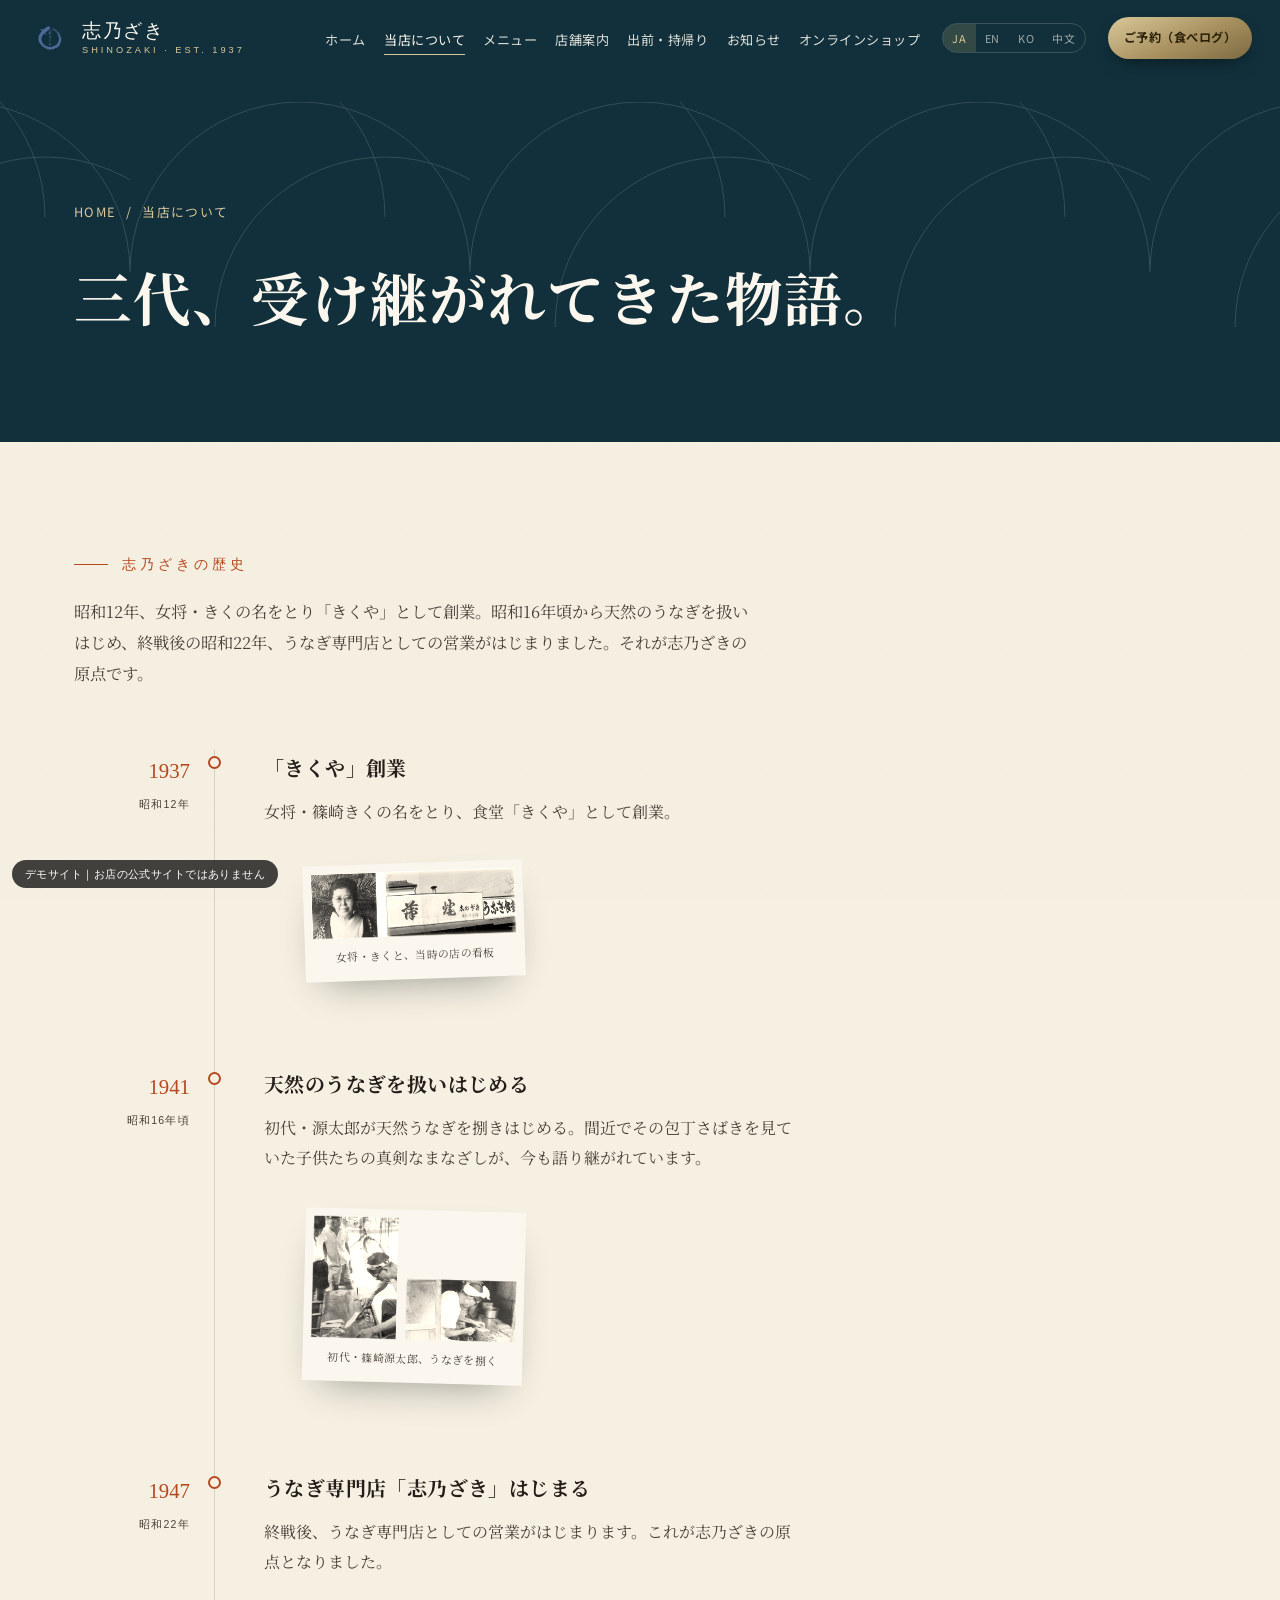
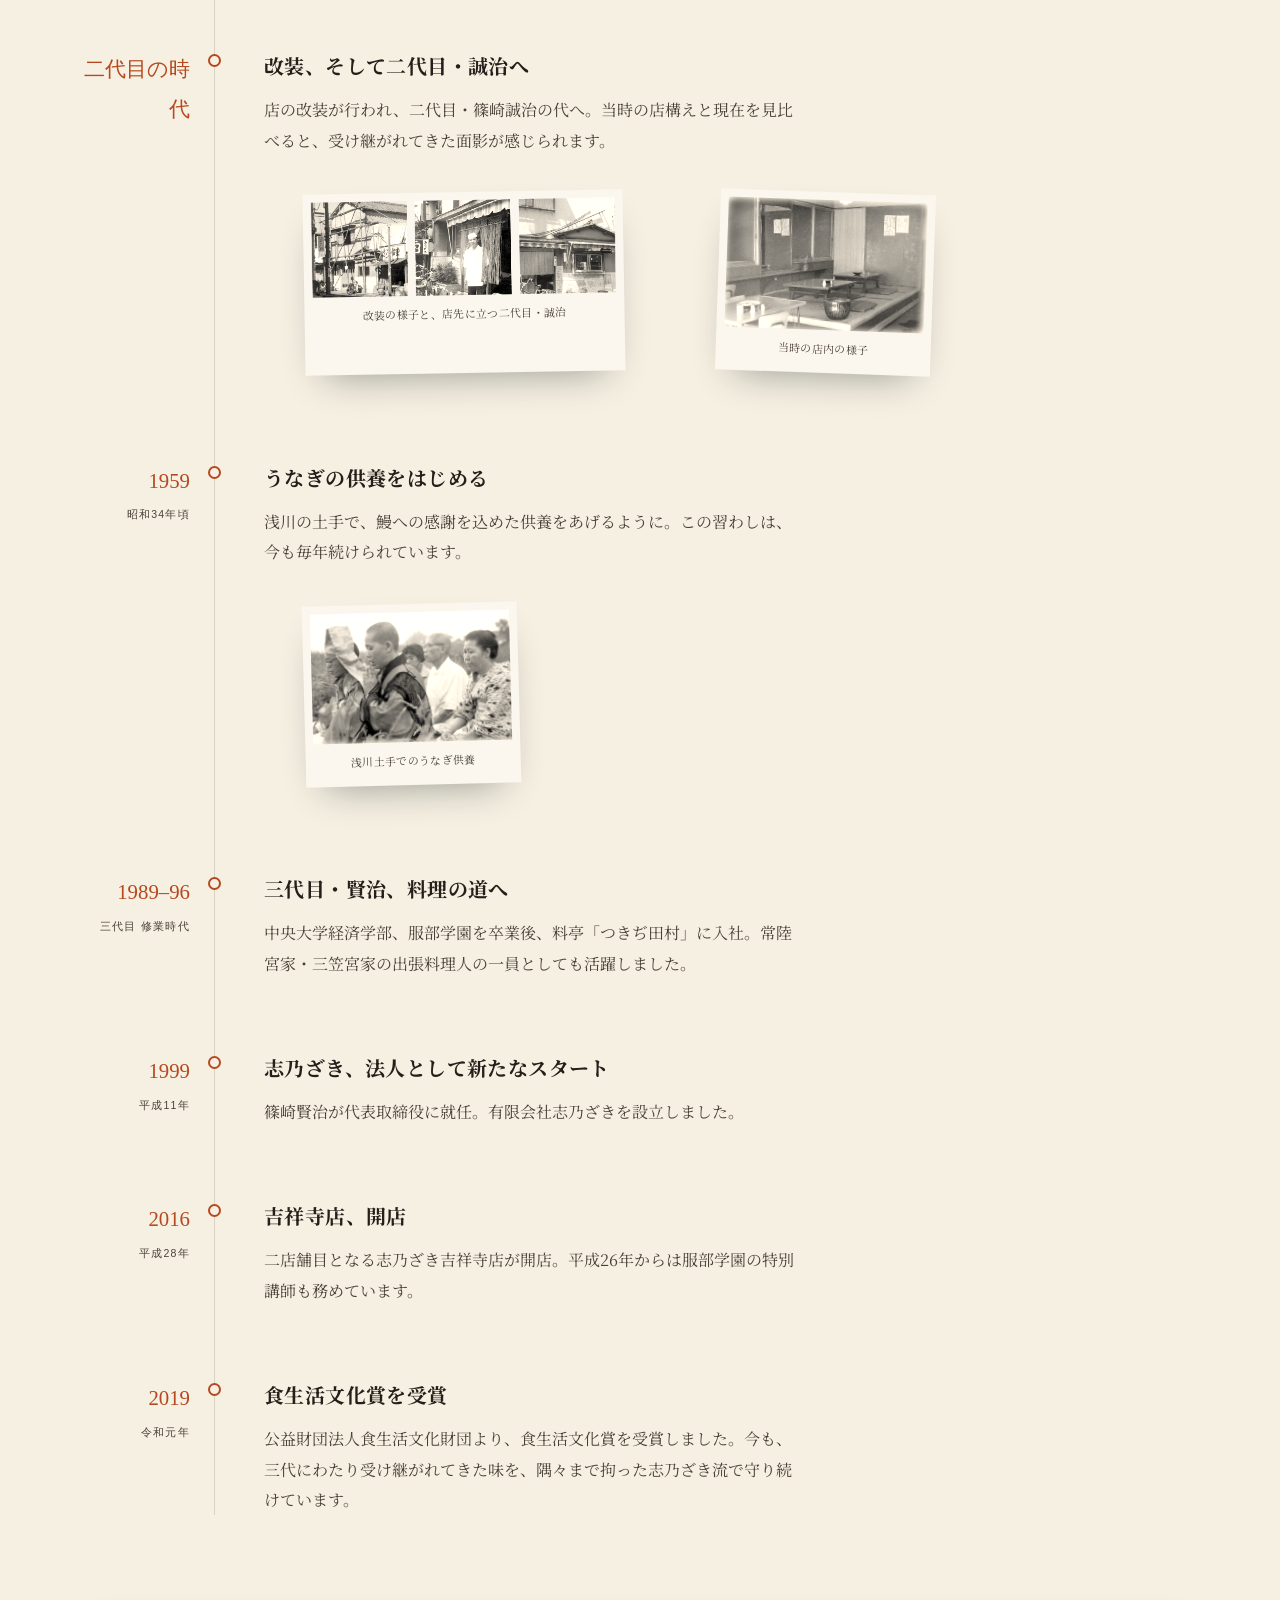
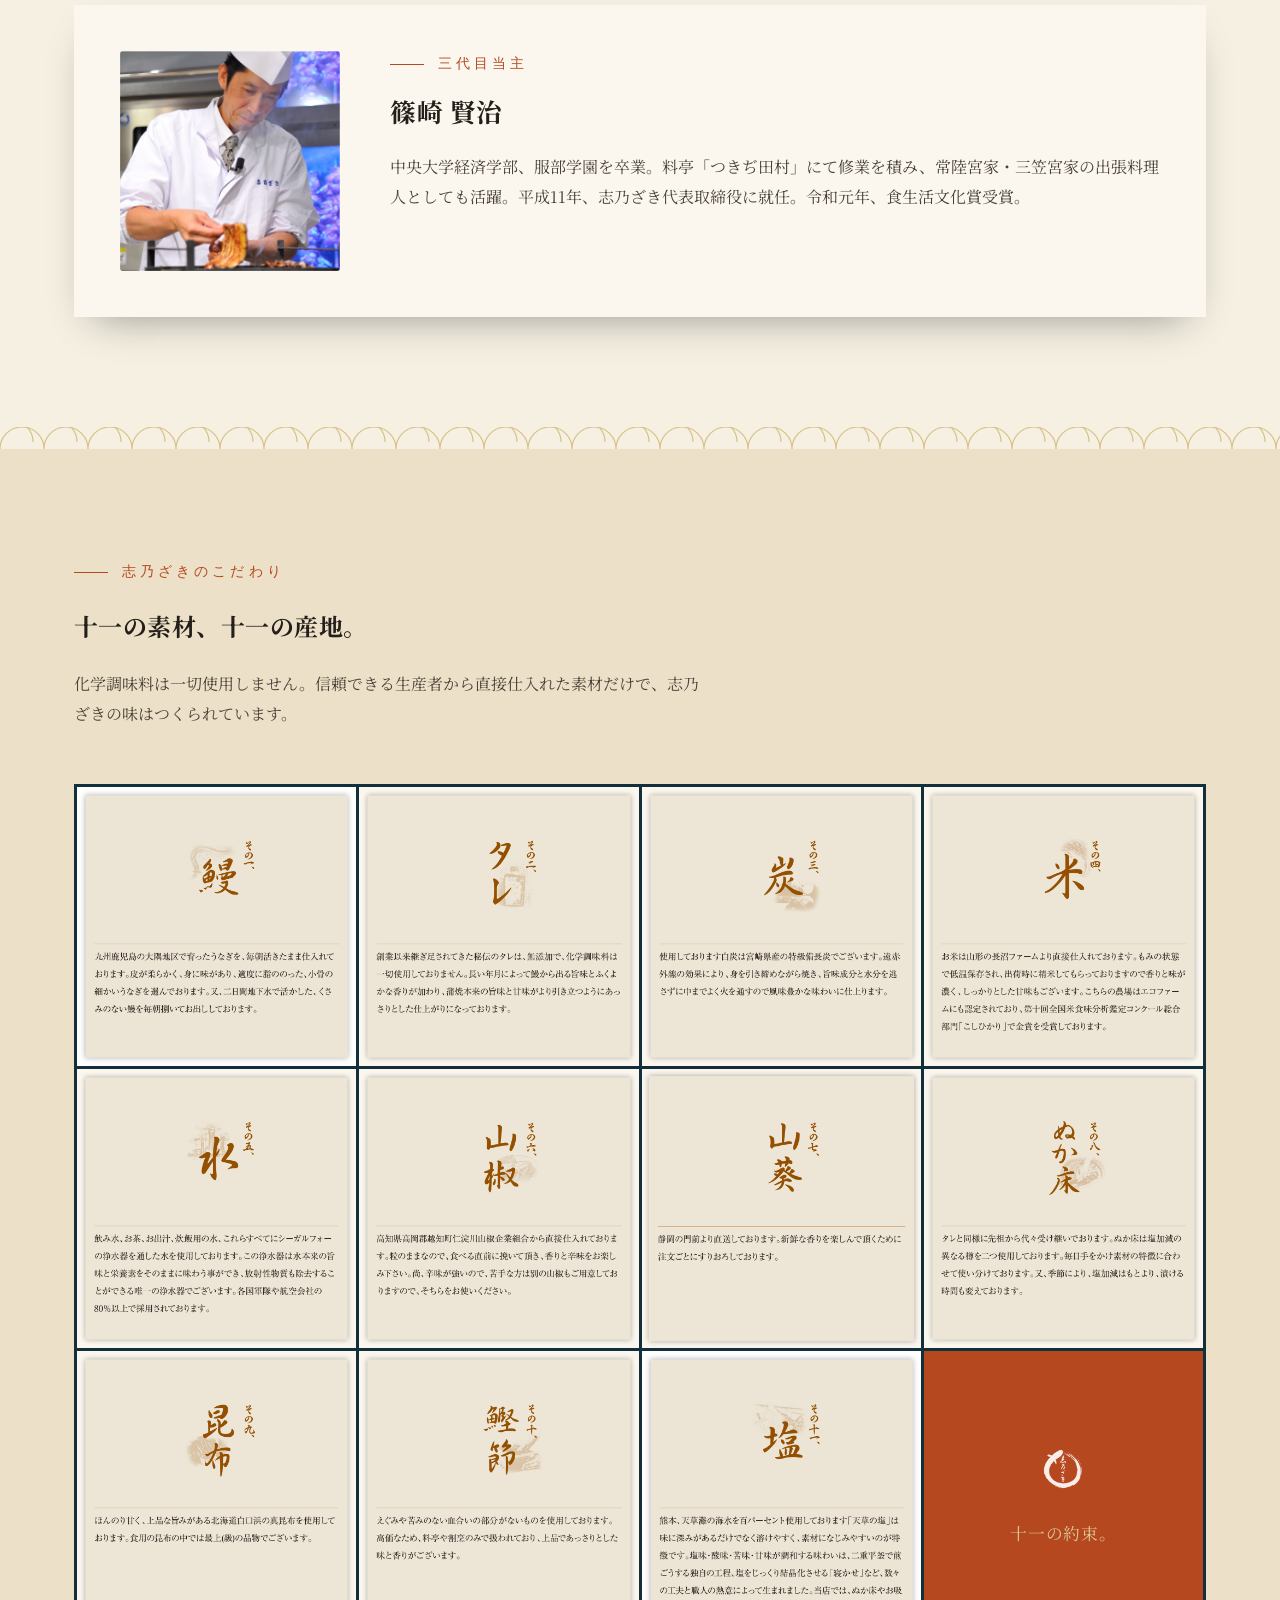
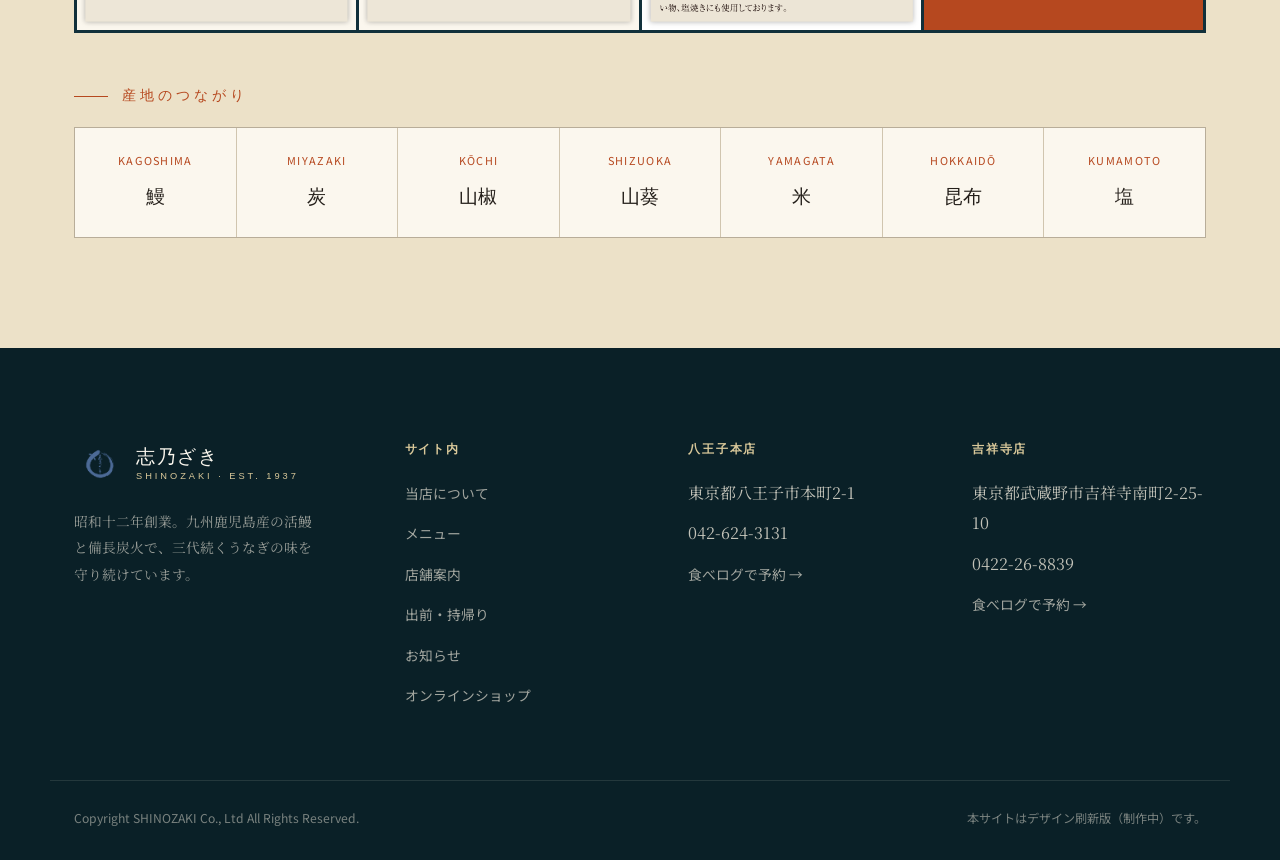
==== commit f7e073cd: "Add demo notice to every page Co-Authored-By: Claude Opus 5.5 <noreply@anthropic.com> Claude-Session" ====
--- a/about.html
+++ b/about.html
@@ -406,5 +406,8 @@
 </div>
 
 <script src="assets/js/main.js"></script>
+
+<!-- Demo notice: this site is a sample made by Madino Design -->
+<style>.mdn-demo{position:fixed;left:12px;bottom:calc(12px + env(safe-area-inset-bottom));z-index:2147483000;max-width:calc(100vw - 24px);padding:6px 13px;border-radius:999px;background:rgba(20,20,20,.8);color:#fff;font:500 11px/1.5 -apple-system,BlinkMacSystemFont,"Hiragino Sans","Noto Sans JP",sans-serif;letter-spacing:.04em;backdrop-filter:blur(6px);-webkit-backdrop-filter:blur(6px);pointer-events:none}@media(max-width:900px){.mdn-demo{bottom:auto;top:calc(76px + env(safe-area-inset-top));left:50%;transform:translateX(-50%);white-space:nowrap;font-size:10px}}</style><div role="note" class="mdn-demo">デモサイト｜お店の公式サイトではありません</div>
 </body>
 </html>
--- a/assets/css/style.css
+++ b/assets/css/style.css
@@ -55,12 +55,16 @@
   margin:0;
   letter-spacing:.02em;
 }
+h1 small,h2 small,h3 small,h4 small{ font-family:inherit; }
 p{ margin:0; }
 button{ font-family:inherit; cursor:pointer; }
 
 /* UI chrome (nav, buttons, labels, tabular data) stays in the gothic sans
-   for legibility — only running description copy switches to mincho. */
-.nav-links, .lang-toggle, .btn, .btn-reserve, .menu-tab, .badge,
+   for legibility — only running description copy switches to mincho.
+   Badges sit inline with serif headings/dish names, so they stay out of
+   this list and just inherit whichever mincho face their context uses —
+   forcing them into the sans face is what made them look mismatched. */
+.nav-links, .lang-toggle, .btn, .btn-reserve, .menu-tab,
 .footer-col h4, .footer-col a, .footer-bottom, .brand-type .en,
 .store-meta dt, .news-item time, .media-item time, .breadcrumb,
 .tag, .num, .region{
@@ -230,7 +234,7 @@
   color:var(--paper); font-size:clamp(2.6rem,7vw,5.4rem); line-height:1.08;
 }
 .hero h1 small{
-  display:block; font-size:.32em; letter-spacing:.42em; color:var(--gold-soft); font-family:"Zen Kaku Gothic New",sans-serif; margin-top:16px;
+  display:block; font-size:.32em; letter-spacing:.42em; color:var(--gold-soft); font-family:var(--font-display); margin-top:16px;
 }
 .hero-sub{
   color:rgba(246,240,226,.86); max-width:48ch; margin-top:24px; font-size:1.02rem;
@@ -295,20 +299,33 @@
 }
 .bento-cell:hover .cell-text{ background:var(--cream-deep); }
 html[data-lang="ja"] .bento-cell .cell-text{ display:none; }
-
 /* Non-Japanese: the fixed 1:1 crop only works because the Japanese
    artwork has its own caption baked in. For EN/KO/ZH we can't hide the
    photo and cram a translated caption into the same tight square — it
    overflows and clips — so instead the cell grows to a natural height:
    a smaller crop of the same image on top, caption flowing below it. */
+html:not([data-lang="ja"]) .bento-cell{
+  /* a grid track widens to fit whichever cell in its column needs the
+     most space; without this, one long unbroken word (e.g. "Katsuobushi")
+     silently stretches its whole column wider than the other one, so
+     every image in that column renders visibly larger than its row
+     partner even though they share the same aspect-ratio. */
+  min-width:0;
+}
 html:not([data-lang="ja"]) .bento-cell:not(.signature){
   aspect-ratio:auto; overflow:visible; display:flex; flex-direction:column;
 }
+html:not([data-lang="ja"]) .bento-cell.signature{
+  /* let it stretch to match whatever height its row partner's
+     (often much longer) translated caption ends up needing, instead of
+     staying a fixed square and leaving a gap below it. */
+  aspect-ratio:auto;
+}
 html:not([data-lang="ja"]) .bento-cell:not(.signature) .cell-img{
-  position:static; width:100%; height:auto; aspect-ratio:16/11;
+  position:static; width:100%; height:auto; aspect-ratio:16/11; flex:none;
 }
 html:not([data-lang="ja"]) .bento-cell:not(.signature) .cell-text{
-  position:static; inset:auto; display:block; padding:16px 18px 22px; flex:1;
+  position:static; inset:auto; display:block; padding:16px 18px 22px; flex:1; min-width:0;
 }
 html:not([data-lang="ja"]) .bento-cell:not(.signature) .num{
   position:static; display:block; margin-bottom:6px;
@@ -317,8 +334,8 @@
 .bento-cell .num{
   position:absolute; top:7%; right:8%; font-family:var(--font-sans); color:var(--gold-deep); font-size:.72rem; letter-spacing:.1em;
 }
-.bento-cell h3{ font-size:1.5rem; color:var(--shu-deep); line-height:1; }
-.bento-cell p{ font-size:.78rem; color:var(--ink-soft); margin-top:10px; line-height:1.7; }
+.bento-cell h3{ font-size:1.5rem; color:var(--shu-deep); line-height:1; overflow-wrap:break-word; }
+.bento-cell p{ font-size:.78rem; color:var(--ink-soft); margin-top:10px; line-height:1.7; overflow-wrap:break-word; }
 .bento-cell .tag{ font-size:.64rem; letter-spacing:.1em; color:var(--gold-deep); margin-bottom:8px; }
 
 .drink-tags{ display:flex; flex-wrap:wrap; gap:10px; margin:24px 0 6px; }
